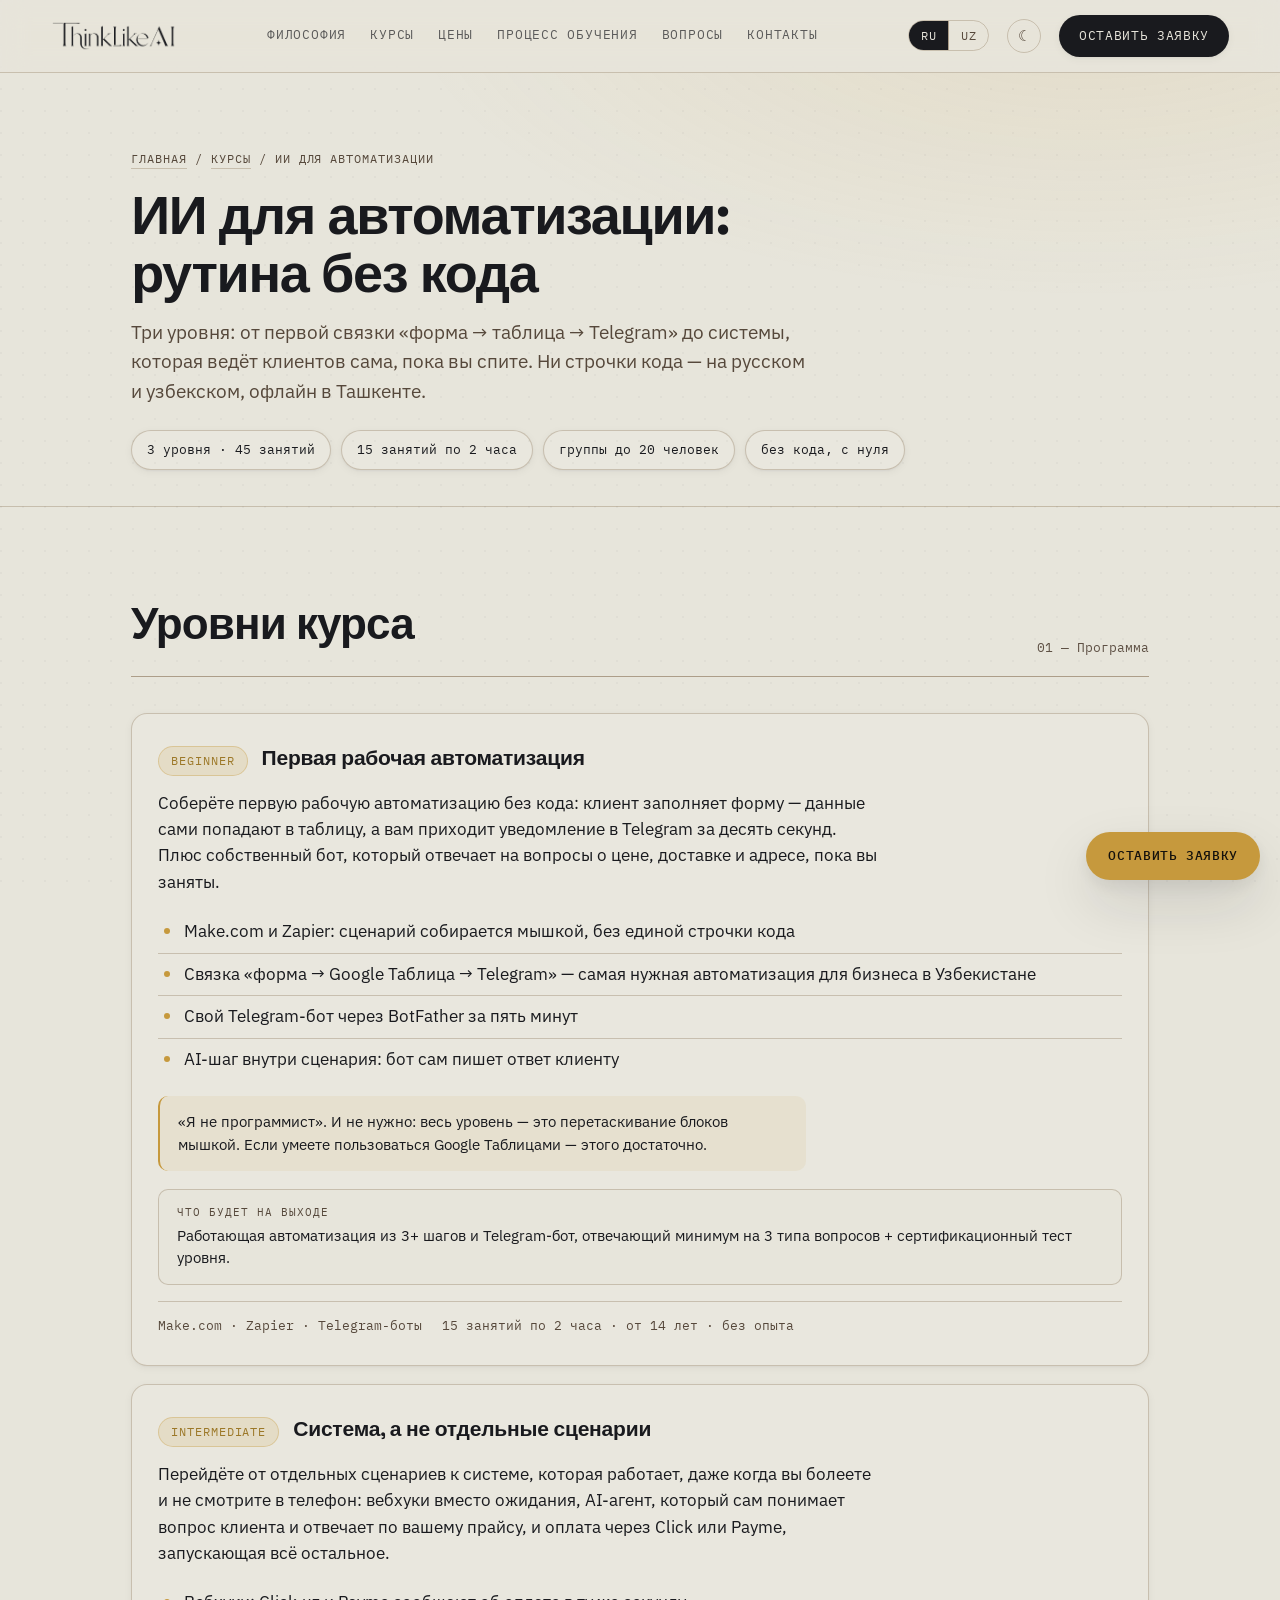
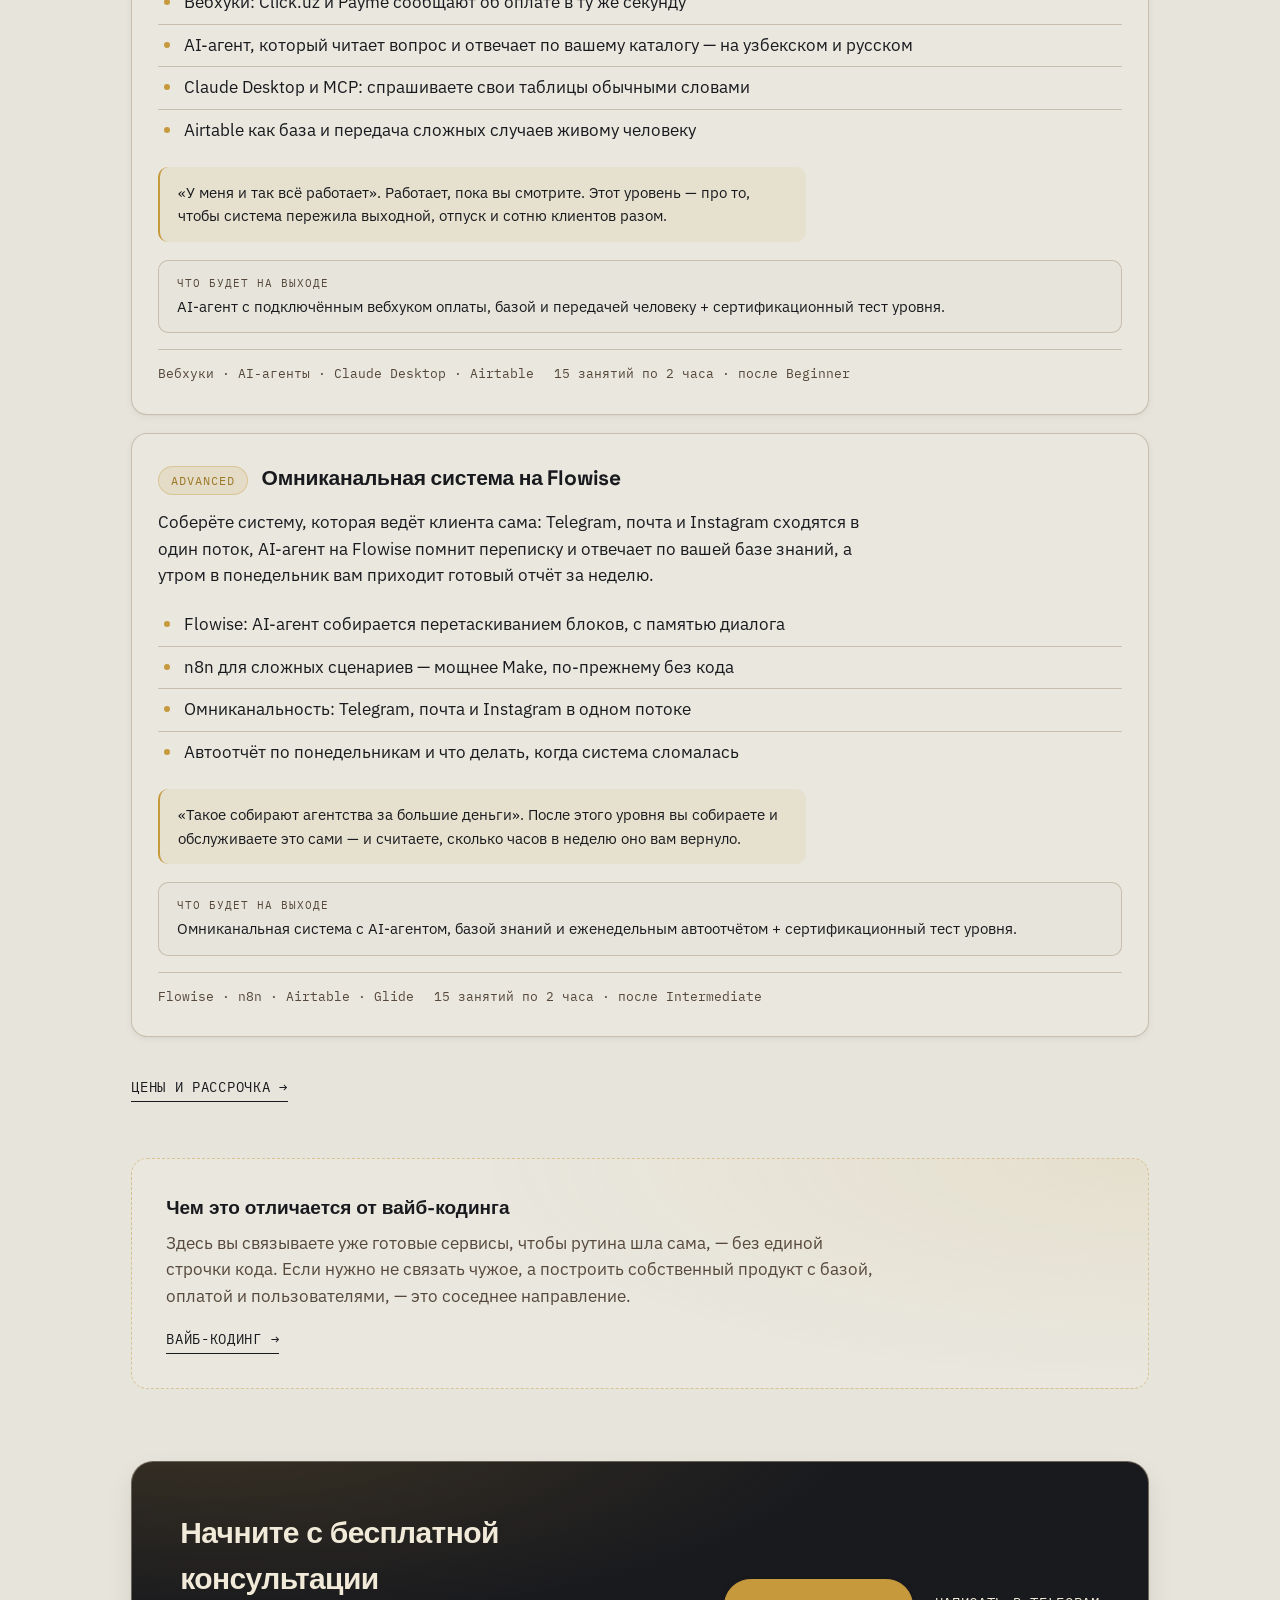
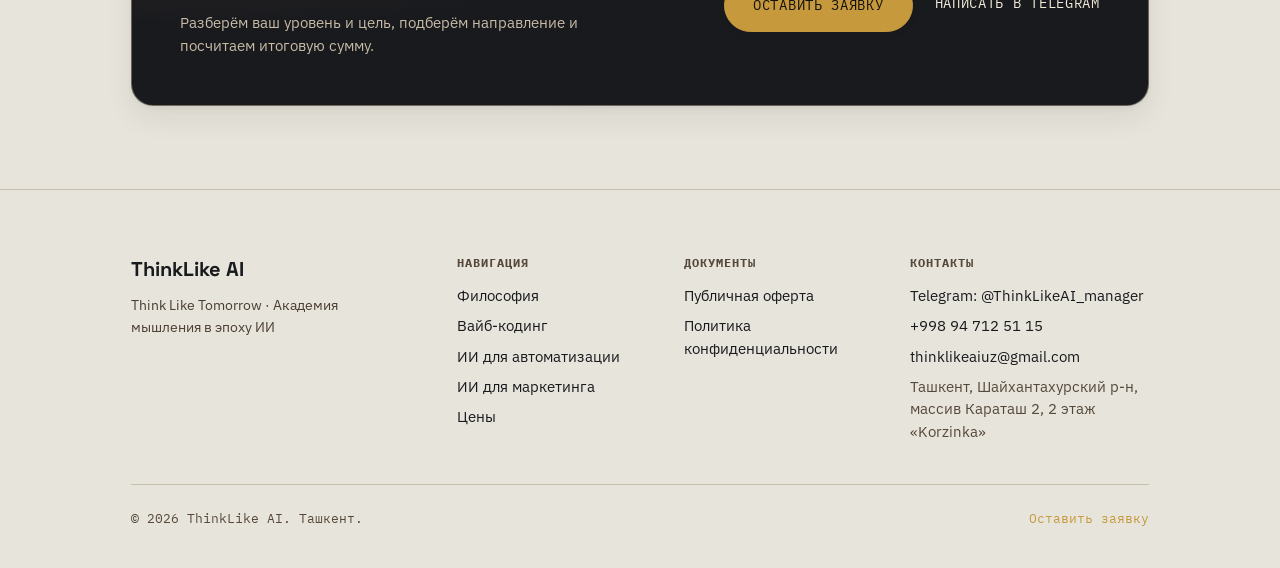
==== course-automation.html @ 2c1bfee4 "Add files via upload" ====
<!DOCTYPE html>
<html lang="ru">
<head>
<meta charset="UTF-8">
<meta name="viewport" content="width=device-width, initial-scale=1, maximum-scale=1">
<script>
/* тема ставится до отрисовки CSS, чтобы страница не мигала не той темой */
(function () {
  try {
    localStorage.removeItem('thinklike-theme');
    var saved = localStorage.getItem('thinklike-theme-manual');
    var isDark = saved ? saved === 'dark' : window.matchMedia('(prefers-color-scheme: dark)').matches;
    if (isDark) document.documentElement.setAttribute('data-theme', 'dark');
  } catch (e) { /* ignore */ }
})();
</script>
<title>ИИ для автоматизации — курс без кода в Ташкенте | ThinkLike AI</title>
<meta name="description" content="Курс автоматизации с ИИ в Ташкенте без кода: Make.com, Zapier, n8n, Flowise, Telegram-боты, Click.uz и Payme. Три уровня от первой связки до омниканальной системы. Офлайн, группы до 20 человек, на русском и узбекском.">
<link rel="canonical" href="https://thinklikeai.net/course-automation.html">

<meta property="og:title" content="ИИ для автоматизации — курс без кода в Ташкенте | ThinkLike AI">
<meta property="og:description" content="От первой связки «форма → таблица → Telegram» до системы, которая ведёт клиентов сама.">
<meta property="og:type" content="article">
<meta property="og:url" content="https://thinklikeai.net/course-automation.html">

<script type="application/ld+json">
{
  "@context": "https://schema.org",
  "@type": "Course",
  "name": "ИИ для автоматизации",
  "description": "Три уровня без кода: от первой автоматизации в Make.com до омниканальной системы на Flowise и n8n. Telegram-боты, вебхуки, Airtable, Click.uz и Payme.",
  "url": "https://thinklikeai.net/course-automation.html",
  "inLanguage": ["ru", "uz"],
  "educationalLevel": "Beginner, Intermediate, Advanced",
  "teaches": "Автоматизация бизнес-процессов с помощью ИИ без программирования",
  "provider": {
    "@type": "EducationalOrganization",
    "name": "ThinkLike AI",
    "url": "https://thinklikeai.net/"
  },
  "hasCourseInstance": {
    "@type": "CourseInstance",
    "courseMode": "onsite",
    "courseWorkload": "P3M",
    "location": {
      "@type": "Place",
      "name": "ThinkLike AI",
      "address": {
        "@type": "PostalAddress",
        "streetAddress": "массив Караташ, 2, 2 этаж «Korzinka»",
        "addressLocality": "Ташкент",
        "addressCountry": "UZ"
      }
    }
  },
  "offers": {
    "@type": "Offer",
    "price": "1200000",
    "priceCurrency": "UZS",
    "availability": "https://schema.org/InStock",
    "url": "https://thinklikeai.net/#pricing"
  }
}
</script>

<link rel="preconnect" href="https://fonts.googleapis.com">
<link rel="preconnect" href="https://fonts.gstatic.com" crossorigin>
<link href="https://fonts.googleapis.com/css2?family=Space+Grotesk:wght@500;700&family=IBM+Plex+Sans:wght@400;500;600&family=IBM+Plex+Mono:wght@400;500&display=swap" rel="stylesheet">

<link rel="icon" href="favicon.ico" sizes="any">
<link rel="icon" type="image/png" sizes="16x16" href="favicon-16x16.png">
<link rel="icon" type="image/png" sizes="32x32" href="favicon-32x32.png">
<link rel="icon" type="image/png" sizes="48x48" href="favicon-48x48.png">
<link rel="apple-touch-icon" sizes="180x180" href="apple-touch-icon.png">
<link rel="manifest" href="site.webmanifest">

<link rel="stylesheet" href="style.css">
</head>
<body>

<nav class="nav">
  <div class="wrap">
    <a href="index.html" class="nav-mark" id="logoLink" aria-label="ThinkLike AI — на главную"><img src="logo-wordmark.png" alt="ThinkLike AI" class="nav-logo"></a>
    <div class="nav-links" id="navLinks">
      <a href="index.html#philosophy" data-i18n="nav.philosophy">Философия</a>
      <a href="index.html#programs" data-i18n="nav.programs">Курсы</a>
      <a href="index.html#pricing" data-i18n="nav.pricing">Цены</a>
      <a href="index.html#process" data-i18n="nav.process">Процесс обучения</a>
      <a href="index.html#faq" data-i18n="nav.faq">Вопросы</a>
      <a href="index.html#apply" data-i18n="nav.contact">Контакты</a>
      <div class="nav-contact-mobile">
        <a href="https://t.me/ThinkLikeAI_manager" target="_blank" rel="noopener">
          <span data-i18n="contact.telegramLabel">Telegram</span> — @ThinkLikeAI_manager
        </a>
        <a href="tel:+998947125115">
          <span data-i18n="contact.phoneLabel">Телефон</span> — +998 94 712 51 15
        </a>
      </div>
    </div>
    <div class="nav-right">
      <div class="lang-switch" role="group" aria-label="Language">
        <button data-lang="ru" class="lang-btn is-active">RU</button>
        <button data-lang="uz" class="lang-btn">UZ</button>
      </div>
      <button id="themeToggle" class="theme-toggle" type="button" aria-pressed="false">
        <span class="theme-toggle-icon" aria-hidden="true">☾</span>
      </button>
      <a class="nav-cta" href="index.html#apply" data-i18n="nav.cta">Оставить заявку</a>
      <button class="nav-toggle" id="navToggle" aria-label="Menu" aria-expanded="false">
        <span></span><span></span><span></span>
      </button>
    </div>
  </div>
</nav>

<a href="index.html#apply" class="float-cta" data-i18n="nav.cta">Оставить заявку</a>

<header class="page-hero">
  <div class="wrap">
    <nav class="crumbs" aria-label="breadcrumb">
      <a href="index.html" data-i18n="page.home">Главная</a>
      <span aria-hidden="true">/</span>
      <a href="index.html#programs" data-i18n="page.courses">Курсы</a>
      <span aria-hidden="true">/</span>
      <span data-i18n="prog.dir3Name">ИИ для автоматизации</span>
    </nav>
    <h1 data-i18n="au.title">ИИ для автоматизации: рутина без кода</h1>
    <p class="page-lead" data-i18n="au.lead">Три уровня: от первой связки «форма → таблица → Telegram» до системы, которая ведёт клиентов сама, пока вы спите. Ни строчки кода — на русском и узбекском, офлайн в Ташкенте.</p>
    <div class="page-facts">
      <span class="page-fact" data-i18n="au.f1">3 уровня · 45 занятий</span>
      <span class="page-fact" data-i18n="au.f2">15 занятий по 2 часа</span>
      <span class="page-fact" data-i18n="au.f3">группы до 20 человек</span>
      <span class="page-fact" data-i18n="au.f4">без кода, с нуля</span>
    </div>
  </div>
</header>

<section>
  <div class="wrap">
    <div class="section-head">
      <h2 data-i18n="page.levelsTitle">Уровни курса</h2>
      <span class="section-num" data-i18n="page.levelsNum">01 — Программа</span>
    </div>

    <article class="module reveal">
      <div class="module-head">
        <span class="tag">Beginner</span>
        <h3 data-i18n="au.l1Name">Первая рабочая автоматизация</h3>
      </div>
      <p data-i18n="au.l1Desc">Соберёте первую рабочую автоматизацию без кода: клиент заполняет форму — данные сами попадают в таблицу, а вам приходит уведомление в Telegram за десять секунд. Плюс собственный бот, который отвечает на вопросы о цене, доставке и адресе, пока вы заняты.</p>
      <ul class="module-list">
        <li data-i18n="au.l1i1">Make.com и Zapier: сценарий собирается мышкой, без единой строчки кода</li>
        <li data-i18n="au.l1i2">Связка «форма → Google Таблица → Telegram» — самая нужная автоматизация для бизнеса в Узбекистане</li>
        <li data-i18n="au.l1i3">Свой Telegram-бот через BotFather за пять минут</li>
        <li data-i18n="au.l1i4">AI-шаг внутри сценария: бот сам пишет ответ клиенту</li>
      </ul>
      <p class="objection" data-i18n="au.l1Obj">«Я не программист». И не нужно: весь уровень — это перетаскивание блоков мышкой. Если умеете пользоваться Google Таблицами — этого достаточно.</p>
      <div class="module-result">
        <span class="mr-k" data-i18n="page.resultTitle">Что будет на выходе</span>
        <p data-i18n="au.l1Res">Работающая автоматизация из 3+ шагов и Telegram-бот, отвечающий минимум на 3 типа вопросов + сертификационный тест уровня.</p>
      </div>
      <div class="module-foot">
        <span data-i18n="prog.n1Tools">Make.com · Zapier · Telegram-боты</span>
        <span data-i18n="prog.n1Who">15 занятий по 2 часа · от 14 лет · без опыта</span>
      </div>
    </article>

    <article class="module reveal">
      <div class="module-head">
        <span class="tag">Intermediate</span>
        <h3 data-i18n="au.l2Name">Система, а не отдельные сценарии</h3>
      </div>
      <p data-i18n="au.l2Desc">Перейдёте от отдельных сценариев к системе, которая работает, даже когда вы болеете и не смотрите в телефон: вебхуки вместо ожидания, AI-агент, который сам понимает вопрос клиента и отвечает по вашему прайсу, и оплата через Click или Payme, запускающая всё остальное.</p>
      <ul class="module-list">
        <li data-i18n="au.l2i1">Вебхуки: Click.uz и Payme сообщают об оплате в ту же секунду</li>
        <li data-i18n="au.l2i2">AI-агент, который читает вопрос и отвечает по вашему каталогу — на узбекском и русском</li>
        <li data-i18n="au.l2i3">Claude Desktop и MCP: спрашиваете свои таблицы обычными словами</li>
        <li data-i18n="au.l2i4">Airtable как база и передача сложных случаев живому человеку</li>
      </ul>
      <p class="objection" data-i18n="au.l2Obj">«У меня и так всё работает». Работает, пока вы смотрите. Этот уровень — про то, чтобы система пережила выходной, отпуск и сотню клиентов разом.</p>
      <div class="module-result">
        <span class="mr-k" data-i18n="page.resultTitle">Что будет на выходе</span>
        <p data-i18n="au.l2Res">AI-агент с подключённым вебхуком оплаты, базой и передачей человеку + сертификационный тест уровня.</p>
      </div>
      <div class="module-foot">
        <span data-i18n="prog.n2Tools">Вебхуки · AI-агенты · Claude Desktop · Airtable</span>
        <span data-i18n="prog.n2Who">15 занятий по 2 часа · после Beginner</span>
      </div>
    </article>

    <article class="module reveal">
      <div class="module-head">
        <span class="tag">Advanced</span>
        <h3 data-i18n="au.l3Name">Омниканальная система на Flowise</h3>
      </div>
      <p data-i18n="au.l3Desc">Соберёте систему, которая ведёт клиента сама: Telegram, почта и Instagram сходятся в один поток, AI-агент на Flowise помнит переписку и отвечает по вашей базе знаний, а утром в понедельник вам приходит готовый отчёт за неделю.</p>
      <ul class="module-list">
        <li data-i18n="au.l3i1">Flowise: AI-агент собирается перетаскиванием блоков, с памятью диалога</li>
        <li data-i18n="au.l3i2">n8n для сложных сценариев — мощнее Make, по-прежнему без кода</li>
        <li data-i18n="au.l3i3">Омниканальность: Telegram, почта и Instagram в одном потоке</li>
        <li data-i18n="au.l3i4">Автоотчёт по понедельникам и что делать, когда система сломалась</li>
      </ul>
      <p class="objection" data-i18n="au.l3Obj">«Такое собирают агентства за большие деньги». После этого уровня вы собираете и обслуживаете это сами — и считаете, сколько часов в неделю оно вам вернуло.</p>
      <div class="module-result">
        <span class="mr-k" data-i18n="page.resultTitle">Что будет на выходе</span>
        <p data-i18n="au.l3Res">Омниканальная система с AI-агентом, базой знаний и еженедельным автоотчётом + сертификационный тест уровня.</p>
      </div>
      <div class="module-foot">
        <span data-i18n="prog.n3Tools">Flowise · n8n · Airtable · Glide</span>
        <span data-i18n="prog.n3Who">15 занятий по 2 часа · после Intermediate</span>
      </div>
    </article>

    <a class="btn-ghost direction-more" href="index.html#pricing" data-i18n="page.pricesLink">Цены и рассрочка →</a>

    <aside class="vs-card">
      <h3 data-i18n="au.vsTitle">Чем это отличается от вайб-кодинга</h3>
      <p data-i18n="au.vsText">Здесь вы связываете уже готовые сервисы, чтобы рутина шла сама, — без единой строчки кода. Если нужно не связать чужое, а построить собственный продукт с базой, оплатой и пользователями, — это соседнее направление.</p>
      <a class="btn-ghost" href="course-vibe-coding.html" data-i18n="au.vsLink">Вайб-кодинг →</a>
    </aside>

    <div class="page-cta">
      <div>
        <h2 data-i18n="page.ctaTitle">Начните с бесплатной консультации</h2>
        <p data-i18n="page.ctaText">Разберём ваш уровень и цель, подберём направление и посчитаем итоговую сумму.</p>
      </div>
      <div class="hero-row">
        <a class="btn-primary" href="index.html#apply" data-i18n="page.ctaBtn">Оставить заявку</a>
        <a class="btn-ghost" href="https://t.me/ThinkLikeAI_manager" target="_blank" rel="noopener" data-i18n="page.ctaTg">Написать в Telegram</a>
      </div>
    </div>
  </div>
</section>

<footer>
  <div class="wrap">
    <div class="foot-grid">
      <div class="foot-brand">
        <span class="foot-logo">ThinkLike AI</span>
        <p data-i18n="foot.tagline">Think Like Tomorrow · Академия мышления в эпоху ИИ</p>
      </div>
      <div class="foot-col">
        <h5 data-i18n="foot.navTitle">Навигация</h5>
        <a href="index.html#philosophy" data-i18n="nav.philosophy">Философия</a>
        <a href="course-vibe-coding.html" data-i18n="prog.dir1Name">Вайб-кодинг</a>
        <a href="course-automation.html" data-i18n="prog.dir3Name">ИИ для автоматизации</a>
        <a href="course-marketing.html" data-i18n="prog.dir2Name">ИИ для маркетинга</a>
        <a href="index.html#pricing" data-i18n="nav.pricing">Цены</a>
      </div>
      <div class="foot-col">
        <h5 data-i18n="foot.legalTitle">Документы</h5>
        <a href="offer.html" data-i18n="foot.offer">Публичная оферта</a>
        <a href="privacy.html" data-i18n="foot.privacy">Политика конфиденциальности</a>
      </div>
      <div class="foot-col">
        <h5 data-i18n="foot.contactTitle">Контакты</h5>
        <a href="https://t.me/ThinkLikeAI_manager" target="_blank" rel="noopener">Telegram: @ThinkLikeAI_manager</a>
        <a href="tel:+998947125115">+998 94 712 51 15</a>
        <a href="mailto:thinklikeaiuz@gmail.com">thinklikeaiuz@gmail.com</a>
        <span data-i18n="foot.address">Ташкент, Шайхантахурский р-н, массив Караташ 2, 2 этаж «Korzinka»</span>
      </div>
    </div>
    <div class="foot-row">
      <span>© <span id="year"></span> ThinkLike AI. <span data-i18n="foot.city">Ташкент.</span></span>
      <a class="foot-apply" href="index.html#apply" data-i18n="foot.contact">Оставить заявку</a>
    </div>
  </div>
</footer>

<script src="script.js"></script>
</body>
</html>
---- style.css ----
/* ============================================================
   THINKLIKE AI — design tokens
   Official brand palette: Mulled Wine / Woodland / Antique Marble /
   Charcoal Smoke / Sandlight / Goat Milk
   ============================================================ */
:root{
  --paper:      #E7E5DB; /* Goat Milk */
  --paper-dim:  #C8C2B7; /* Antique Marble */
  --ink:        #191A1E; /* Charcoal Smoke */
  --ink-soft:   #56483B; /* Woodland */
  --line:       #AD9E89; /* Sandlight */
  --marker:     #C6993D; /* тёплое золото — как в тёмной теме, вместо Mulled Wine */
  --marker-ink: #14110C; /* тёмный текст поверх золота, для контраста */
  --signal:     #C6993D;
  --signal-2:   #9C7828; /* золото потемнее — hover-состояние */

  --display: 'Space Grotesk', 'Arial Narrow', sans-serif;
  --body:    'IBM Plex Sans', system-ui, sans-serif;
  --mono:    'IBM Plex Mono', 'Courier New', monospace;

  --core-muted:  #AD9E89;
  --core-muted2: #C8C2B7;
  --core-line:   #56483B;

  --max: 1120px;
  --pad: clamp(20px, 4vw, 64px);
}

*{ box-sizing:border-box; margin:0; padding:0; }

html{ scroll-behavior:smooth; }

body{
  background:var(--paper);
  color:var(--ink);
  font-family:var(--body);
  font-size:17px;
  line-height:1.55;
  -webkit-font-smoothing:antialiased;
}

@media (prefers-reduced-motion: reduce){
  html{ scroll-behavior:auto; }
  *{ animation-duration:0.01ms !important; transition-duration:0.01ms !important; }
}

a{ color:inherit; }
img{ max-width:100%; display:block; }

.wrap{
  max-width:var(--max);
  margin:0 auto;
  padding-left:var(--pad);
  padding-right:var(--pad);
}

/* subtle paper texture */
body::before{
  content:"";
  position:fixed; inset:0;
  pointer-events:none;
  z-index:0;
  background-image:
    radial-gradient(circle at 1px 1px, rgba(20,22,20,0.05) 1px, transparent 1px);
  background-size: 22px 22px;
  opacity:0.5;
}

/* ============================================================
   NAV
   ============================================================ */
.nav{
  position:sticky; top:0; z-index:50;
  background:rgba(241,238,226,0.86);
  backdrop-filter:blur(6px);
  border-bottom:1px solid var(--line);
}
.nav .wrap{
  display:flex; align-items:center; justify-content:space-between;
  height:72px;
  position:relative;
  max-width:1360px;
  gap:32px;
}
.nav-mark{
  font-family:var(--display);
  font-weight:700;
  font-size:20px;
  letter-spacing:-0.01em;
  display:flex; align-items:center; gap:8px;
  text-decoration:none;
  color:inherit;
  cursor:pointer;
}
.nav-logo{
  height:30px;
  width:auto;
  display:inline-block;
}
@media (max-width:480px){
  .nav-logo{ height:24px; }
}
.nav-links{
  display:flex; gap:24px;
  font-family:var(--mono);
  font-size:13px;
  text-transform:uppercase;
  letter-spacing:0.06em;
  margin-left:auto;
  margin-right:auto;
}
.nav-links a{ text-decoration:none; opacity:0.75; transition:opacity .15s; }
.nav-links a:hover{ opacity:1; }
.nav-cta{
  font-family:var(--mono);
  font-size:13px;
  text-transform:uppercase;
  letter-spacing:0.05em;
  background:var(--ink);
  color:var(--paper);
  padding:10px 18px;
  border-radius:2px;
  text-decoration:none;
  white-space:nowrap;
}
.nav-toggle{
  display:none;
  position:relative;
  width:40px;
  height:40px;
  background:none;
  border:none;
  cursor:pointer;
  padding:0;
  flex-shrink:0;
}
.nav-toggle span{
  position:absolute;
  left:7px;
  width:26px;
  height:2px;
  background:var(--ink);
  transition:transform .2s ease, opacity .2s ease;
}
.nav-toggle span:nth-child(1){ top:13px; }
.nav-toggle span:nth-child(2){ top:19px; }
.nav-toggle span:nth-child(3){ top:25px; }
.nav-toggle.is-open span:nth-child(1){ transform:translateY(6px) rotate(45deg); }
.nav-toggle.is-open span:nth-child(2){ opacity:0; }
.nav-toggle.is-open span:nth-child(3){ transform:translateY(-6px) rotate(-45deg); }

.float-cta{
  position:fixed;
  right:20px;
  bottom:20px;
  z-index:200;
  background:var(--signal);
  color:var(--marker-ink);
  font-family:var(--mono);
  font-size:13px;
  text-transform:uppercase;
  letter-spacing:0.05em;
  padding:14px 22px;
  border-radius:999px;
  text-decoration:none;
  box-shadow:0 8px 24px rgba(0,0,0,0.25);
  transition:transform .2s ease;
}
.float-cta:hover{ transform:translateY(-2px); }
@media (max-width:600px){ .float-cta{ right:14px; bottom:14px; padding:12px 18px; font-size:12px; } }

.nav-right{ display:flex; align-items:center; gap:18px; }

.lang-switch{
  display:flex;
  border:1px solid var(--line);
  border-radius:2px;
  overflow:hidden;
}
.lang-btn{
  font-family:var(--mono);
  font-size:12px;
  letter-spacing:0.04em;
  background:transparent;
  border:none;
  color:var(--ink-soft);
  padding:8px 10px;
  cursor:pointer;
  transition:background .15s, color .15s;
}
.lang-btn + .lang-btn{ border-left:1px solid var(--line); }
.lang-btn:hover{ color:var(--ink); }
.lang-btn.is-active{ background:var(--ink); color:var(--paper); }

@media (max-width:820px){
  .nav-toggle{ display:flex; }
  .nav-links{
    position:absolute;
    top:72px;
    left:0;
    right:0;
    flex-direction:column;
    gap:0;
    background:var(--paper);
    border-bottom:1px solid var(--line);
    max-height:0;
    overflow:hidden;
    opacity:0;
    transition:max-height .25s ease, opacity .2s ease;
  }
  .nav-links.is-open{ max-height:400px; opacity:1; }
  .nav-links a{
    padding:16px 24px;
    border-top:1px solid var(--line);
    opacity:1;
  }
  .nav-cta{ display:none; }
}
@media (max-width:560px){
  .float-cta{ display:none; }
}

/* ============================================================
   HERO
   ============================================================ */
.hero{
  position:relative;
  padding-top:clamp(64px,10vw,120px);
  padding-bottom:clamp(56px,8vw,96px);
  overflow:hidden;
}
.hero > .wrap{ position:relative; z-index:1; }

/* abstract ambient background — no photos, no fake people */
.hero-bg{
  position:absolute;
  inset:0;
  z-index:0;
  pointer-events:none;
}
.hero-video{
  position:absolute;
  inset:0;
  width:100%;
  height:100%;
  object-fit:cover;
  z-index:0;
}
.hero-scrim{
  position:absolute;
  inset:0;
  z-index:1;
  background:linear-gradient(180deg, var(--paper) 0%, rgba(231,229,219,0.88) 55%, var(--paper) 100%);
  opacity:0.9;
}
.hero-word{
  position:absolute;
  z-index:2;
  font-family:var(--mono);
  font-size:clamp(20px, 3vw, 34px);
  color:var(--ink-soft);
  opacity:0.14;
  white-space:nowrap;
  animation:heroWordFloat 9s ease-in-out infinite;
}
.hero-word:nth-child(2){ animation-delay:1.2s; animation-duration:11s; }
.hero-word:nth-child(3){ animation-delay:2.4s; animation-duration:8s; }
.hero-word:nth-child(4){ animation-delay:0.6s; animation-duration:10s; }
.hero-word:nth-child(5){ animation-delay:3s; animation-duration:12s; }
@keyframes heroWordFloat{
  0%,100%{ transform:translateY(0) rotate(-2deg); }
  50%{ transform:translateY(-14px) rotate(1deg); }
}
@media (prefers-reduced-motion: reduce){
  .hero-dots, .hero-word{ animation:none; }
}
@media (max-width:720px){
  .hero-word{ display:none; }
}

.eyebrow{
  font-family:var(--mono);
  font-size:13px;
  text-transform:uppercase;
  letter-spacing:0.12em;
  color:var(--ink-soft);
  display:flex; align-items:center; gap:10px;
  margin-bottom:22px;
}
.eyebrow::before{
  content:"";
  width:26px; height:1px;
  background:var(--ink-soft);
  display:inline-block;
}

.hero h1{
  font-family:var(--display);
  font-weight:800;
  font-size:clamp(40px, 7.2vw, 96px);
  line-height:1.18;
  letter-spacing:-0.02em;
  max-width:18ch;
}

/* signature highlighter-mark treatment — раньше была сплошная плашка
   (фон-маркер + светлый текст), теперь фона нет: сама буква красится
   в цвет маркера. Вместо одной большой размытой тени (она смазывала
   тонкие штрихи жирного шрифта в кашу) — тонкий чёткий контур из
   нескольких резких теней-сдвигов плюс лёгкая мягкая тень для глубины. */
mark{
  background:transparent;
  color:#F5F1E6;
  padding:0;
  border-radius:0;
  text-shadow:
    -1px -1px 0 rgba(0,0,0,0.85),
     1px -1px 0 rgba(0,0,0,0.85),
    -1px  1px 0 rgba(0,0,0,0.85),
     1px  1px 0 rgba(0,0,0,0.85),
     0 3px 8px rgba(0,0,0,0.55);
}

/* Обычный текст заголовка — раньше была сплошная светлая плашка под
   тёмными буквами; теперь фона нет вовсе — буквы сами белые/светлые
   (независимо от темы сайта, потому что должны читаться поверх одного
   и того же видео что в светлой, что в тёмной теме). Тот же чёткий
   контур вместо смазанного размытия. */
.hero h1 .plate{
  background:transparent;
  color:var(--marker);
  padding:0;
  border-radius:0;
  text-shadow:
    -1px -1px 0 rgba(0,0,0,0.8),
     1px -1px 0 rgba(0,0,0,0.8),
    -1px  1px 0 rgba(0,0,0,0.8),
     1px  1px 0 rgba(0,0,0,0.8),
     0 3px 10px rgba(0,0,0,0.6);
}

.hero-sub{
  margin-top:28px;
  max-width:56ch;
  font-size:19px;
  color:var(--ink-soft);
}

.hero-row{
  margin-top:44px;
  display:flex;
  align-items:center;
  gap:24px;
  flex-wrap:wrap;
}

.btn-primary{
  font-family:var(--mono);
  font-size:14px;
  text-transform:uppercase;
  letter-spacing:0.05em;
  background:var(--signal);
  color:var(--marker-ink);
  padding:16px 26px;
  border-radius:2px;
  text-decoration:none;
  border:1px solid var(--signal);
  transition:background .15s, color .15s;
}
.btn-primary:hover{ background:transparent; color:var(--signal); }

.btn-ghost{
  font-family:var(--mono);
  font-size:14px;
  text-transform:uppercase;
  letter-spacing:0.05em;
  text-decoration:none;
  border-bottom:1px solid var(--ink);
  padding-bottom:2px;
}

.hero-meta{
  margin-top:56px;
  display:grid;
  grid-template-columns:repeat(3,auto);
  gap:clamp(24px,5vw,64px);
  font-family:var(--mono);
  font-size:13px;
  /* фиксированный светлый цвет, не завязан на тему сайта — этот блок
     лежит поверх видео в Hero и должен читаться что на светлой,
     что на тёмной странице, как остальной текст в Hero. */
  color:#F5F1E6;
  border-top:1px solid rgba(245,241,230,0.35);
  padding-top:20px;
  text-shadow:
    -1px -1px 0 rgba(0,0,0,0.7),
     1px -1px 0 rgba(0,0,0,0.7),
    -1px  1px 0 rgba(0,0,0,0.7),
     1px  1px 0 rgba(0,0,0,0.7),
     0 2px 6px rgba(0,0,0,0.5);
}
.hero-meta b{
  display:block;
  font-family:var(--display);
  font-size:26px;
  color:#F5F1E6;
  font-weight:700;
  text-shadow:
    -1px -1px 0 rgba(0,0,0,0.75),
     1px -1px 0 rgba(0,0,0,0.75),
    -1px  1px 0 rgba(0,0,0,0.75),
     1px  1px 0 rgba(0,0,0,0.75),
     0 2px 8px rgba(0,0,0,0.55);
}
@media (max-width:600px){
  .hero-meta{ grid-template-columns:1fr 1fr; }
}

/* ============================================================
   SECTION helpers
   ============================================================ */
section{ position:relative; padding:clamp(56px,9vw,120px) 0; }
.section-head{
  display:flex;
  justify-content:space-between;
  align-items:flex-end;
  gap:24px;
  margin-bottom:clamp(36px,6vw,64px);
  border-bottom:1px solid var(--line);
  padding-bottom:22px;
}
.section-head h2{
  font-family:var(--display);
  font-weight:700;
  font-size:clamp(28px,4vw,44px);
  letter-spacing:-0.01em;
}
.section-num{
  font-family:var(--mono);
  font-size:13px;
  color:var(--ink-soft);
  white-space:nowrap;
}

/* ============================================================
   PHILOSOPHY — index cards
   ============================================================ */
.cards{
  display:grid;
  grid-template-columns:repeat(4,1fr);
  gap:20px;
}
@media (max-width:960px){ .cards{ grid-template-columns:repeat(2,1fr); } }
@media (max-width:560px){ .cards{ grid-template-columns:1fr; } }

.card{
  background:var(--paper-dim);
  border:1px solid var(--line);
  border-radius:2px;
  padding:26px 22px 28px;
  position:relative;
  transition:transform .2s ease;
}
.card:nth-child(odd){ transform:rotate(-0.6deg); }
.card:nth-child(even){ transform:rotate(0.5deg); }
.card:hover{ transform:rotate(0deg) translateY(-3px); }

.card .pin{
  position:absolute; top:14px; right:16px;
  width:8px; height:8px; border-radius:50%;
  background:var(--signal);
}
.card .num{
  font-family:var(--mono);
  font-size:13px;
  color:var(--ink-soft);
  display:block;
  margin-bottom:14px;
}
.card p{
  font-family:var(--display);
  font-size:19px;
  font-weight:500;
  line-height:1.3;
}
.card p.no{ color:var(--ink-soft); font-weight:400; font-size:16px; margin-top:8px; font-family:var(--body); }

/* ============================================================
   MANIFESTO — full-bleed pull-quote (rhythm break between
   philosophy grid and about split-layout)
   ============================================================ */
#manifesto{
  background:var(--ink);
  color:var(--paper);
  padding:clamp(64px,11vw,128px) 0;
  text-align:center;
}
#manifesto .wrap{ max-width:820px; }
#manifesto .quote-mark{
  display:block;
  font-family:var(--display);
  font-size:clamp(56px,8vw,96px);
  line-height:1;
  color:var(--marker);
  margin-bottom:8px;
  font-weight:700;
}
#manifesto blockquote{
  font-family:var(--display);
  font-weight:700;
  font-size:clamp(26px,4.4vw,48px);
  line-height:1.28;
  letter-spacing:-0.01em;
  margin:0;
}

/* ============================================================
   ABOUT / VALUES row
   ============================================================ */
.split{
  display:grid;
  grid-template-columns:1fr 1fr;
  gap:clamp(32px,6vw,80px);
  align-items:start;
}
@media (max-width:820px){ .split{ grid-template-columns:1fr; } }

.split .lead{
  font-family:var(--display);
  font-size:clamp(22px,2.6vw,30px);
  line-height:1.3;
  font-weight:500;
}
.list-plain{ list-style:none; }
.list-plain li{
  padding:18px 0;
  border-top:1px solid var(--line);
  display:grid;
  grid-template-columns:2em 1fr;
  gap:14px;
}
.list-plain li:last-child{ border-bottom:1px solid var(--line); }
.list-plain span.k{
  font-family:var(--mono);
  color:var(--ink-soft);
  font-size:13px;
  padding-top:3px;
}
.list-plain strong{ font-family:var(--display); font-weight:600; }

/* directions (2 tracks, each with 3 levels) */
.direction{ margin-bottom:48px; }
.direction:last-child{ margin-bottom:0; }
.direction-head{ margin-bottom:20px; }
.direction-photo{
  display:block;
  width:100%;
  max-width:640px;
  height:220px;
  object-fit:cover;
  border-radius:10px;
  margin-bottom:20px;
  filter:grayscale(30%);
}
.direction-head h3{
  font-family:var(--display);
  font-size:24px;
  font-weight:700;
}
.direction-head p{
  margin-top:6px;
  color:var(--ink-soft);
  max-width:60ch;
}

.filter-tabs{ display:flex; gap:10px; margin-bottom:28px; flex-wrap:wrap; }
.filter-tab{
  font-family:var(--mono);
  font-size:13px;
  padding:8px 16px;
  border:1px solid var(--line);
  border-radius:999px;
  background:none;
  color:var(--ink-soft);
  cursor:pointer;
  transition:all .15s ease;
}
.filter-tab:hover{ border-color:var(--signal); color:var(--ink); }
.filter-tab.is-active{ background:var(--ink); color:var(--paper); border-color:var(--ink); }

.levels{
  display:grid;
  grid-template-columns:repeat(3,1fr);
  gap:1px;
  background:var(--line);
  border:1px solid var(--line);
}
@media (max-width:820px){ .levels{ grid-template-columns:1fr; } }

.level{
  background:var(--paper);
  padding:34px 28px;
  display:flex;
  flex-direction:column;
  min-height:340px;
}
.level .tag{
  font-family:var(--mono);
  font-size:12px;
  text-transform:uppercase;
  letter-spacing:0.08em;
  color:var(--ink-soft);
}
.level p{ margin-top:14px; color:var(--ink-soft); flex-grow:1; }
.level .tools{
  margin-top:10px;
  font-family:var(--mono);
  font-size:12.5px;
  color:var(--signal);
}
.level p.objection{
  flex-grow:0;
  margin-top:12px;
  padding:12px 14px;
  border-left:2px solid var(--signal);
  background:var(--paper-dim);
  color:var(--ink);
  font-size:14px;
  line-height:1.5;
}
.level.is-core p.objection{
  border-left-color:var(--marker);
  background:rgba(255,255,255,0.06);
  color:var(--paper);
}
.level .who{
  margin-top:20px;
  font-family:var(--mono);
  font-size:12.5px;
  border-top:1px solid var(--line);
  padding-top:14px;
  color:var(--ink-soft);
}
.level.is-core{ background:var(--ink); color:var(--paper); }
.level.is-core .tag,
.level.is-core p,
.level.is-core .tools,
.level.is-core .who{ color:var(--core-muted); }
.level.is-core .who{ border-top-color:var(--core-line); }
.levels.price-grid .level{ min-height:auto; }

/* AI-test quiz */
#ai-test .wrap{ padding-top:0; padding-bottom:56px; }
.quiz-card{
  max-width:640px;
  margin:0 auto;
  background:var(--ink);
  color:var(--paper);
  border-radius:10px;
  padding:40px 36px;
  text-align:center;
}
.quiz-card h2{ font-family:var(--display); font-size:28px; font-weight:700; margin-bottom:12px; }
.quiz-card > div > p{ color:var(--core-muted); max-width:48ch; margin:0 auto 24px; }
.quiz-progress{ font-family:var(--mono); font-size:12px; color:var(--core-muted); margin-bottom:14px; }
#quizQText{ font-family:var(--display); font-size:20px; font-weight:700; margin-bottom:20px; }
.quiz-options{ display:flex; flex-direction:column; gap:10px; }
.quiz-option{
  background:rgba(255,255,255,0.06);
  border:1px solid var(--core-line);
  color:var(--paper);
  padding:14px 18px;
  border-radius:10px;
  text-align:left;
  font-size:15px;
  cursor:pointer;
  transition:background .15s ease;
}
.quiz-option:hover{ background:rgba(255,255,255,0.12); }
.quiz-tag{
  display:inline-block;
  font-family:var(--mono);
  font-size:12px;
  text-transform:uppercase;
  letter-spacing:0.08em;
  color:var(--marker);
  border:1px solid var(--marker);
  border-radius:999px;
  padding:3px 12px;
  margin-bottom:14px;
}
#quizResult h3{ font-family:var(--display); font-size:24px; font-weight:700; margin-bottom:12px; }
#quizResult p{ color:var(--core-muted); margin-bottom:24px; }
.quiz-result-row{ display:flex; gap:14px; justify-content:center; flex-wrap:wrap; }
.quiz-card .btn-ghost{ border-color:var(--core-line); color:var(--paper); }

/* icon grid — formats / outcomes */
.icon-grid{
  display:grid;
  grid-template-columns:repeat(4,1fr);
  gap:1px;
  background:var(--line);
  border:1px solid var(--line);
}
@media (max-width:900px){ .icon-grid{ grid-template-columns:repeat(2,1fr); } }
@media (max-width:520px){ .icon-grid{ grid-template-columns:1fr; } }
.icon-card{
  background:var(--paper);
  padding:32px 26px;
}
.icon-mark{
  display:inline-block;
  font-family:var(--mono);
  font-size:13px;
  color:var(--signal);
  border:1px solid var(--signal);
  border-radius:999px;
  padding:3px 10px;
  margin-bottom:16px;
}
.icon-card h4{
  font-family:var(--display);
  font-size:18px;
  font-weight:700;
  margin-bottom:8px;
}
.icon-card p{ color:var(--ink-soft); font-size:14.5px; }

/* pricing */
.price-note{
  color:var(--ink-soft);
  max-width:60ch;
  margin-bottom:32px;
  font-size:15px;
  border-left:2px solid var(--marker);
  padding-left:14px;
}
.location-card{
  margin-top:32px;
  max-width:520px;
  border:1px solid var(--line);
  border-radius:10px;
  overflow:hidden;
  background:var(--paper);
}
.location-card-photo{ height:320px; overflow:hidden; }
.location-card-photo img{ display:block; width:100%; height:100%; object-fit:cover; }
.location-card-body{ padding:28px 26px 30px; }
.location-card-body h3{
  font-family:var(--display);
  font-size:22px;
  font-weight:700;
  margin-bottom:12px;
}
.location-address{ color:var(--ink); font-size:15px; margin-bottom:10px; }
.location-landmarks{ color:var(--ink-soft); font-size:14px; margin-bottom:20px; }
.location-card-body .btn-ghost{ display:inline-block; }

.price{
  display:flex;
  align-items:baseline;
  gap:8px;
  margin-top:16px;
}
.price-num{
  font-family:var(--display);
  font-size:30px;
  font-weight:700;
}
.price-cur{
  font-family:var(--mono);
  font-size:13px;
  color:var(--ink-soft);
}
.program.is-core .price-cur{ color:var(--core-muted); }
.price-list{
  list-style:none;
  margin:20px 0 24px;
  flex-grow:1;
}
.price-list li{
  font-size:14.5px;
  color:var(--ink-soft);
  padding:8px 0;
  border-top:1px solid var(--line);
}
.price-list li:first-child{ border-top:none; }
.program.is-core .price-list li{ border-top-color:var(--core-line); color:var(--core-muted2); }
.price-grid .btn-primary,
.price-grid .btn-ghost{ align-self:flex-start; }

/* ============================================================
   PROCESS steps (real sequence → numbering justified)
   ============================================================ */
.steps{ display:flex; flex-direction:column; }
.step{
  display:grid;
  grid-template-columns:80px 1fr;
  gap:24px;
  padding:26px 0;
  border-top:1px solid var(--line);
}
.step:last-child{ border-bottom:1px solid var(--line); }
.step .n{
  font-family:var(--mono);
  font-size:14px;
  color:var(--ink-soft);
  padding-top:4px;
}
.step h4{
  font-family:var(--display);
  font-size:20px;
  font-weight:600;
  margin-bottom:6px;
}
.step p{ color:var(--ink-soft); max-width:60ch; }

/* ============================================================
   FAQ accordion
   ============================================================ */
.faq-list{ max-width:760px; }
.faq-item{
  border-top:1px solid var(--line);
}
.faq-item:last-child{ border-bottom:1px solid var(--line); }
.faq-item summary{
  list-style:none;
  cursor:pointer;
  padding:22px 40px 22px 0;
  position:relative;
  font-family:var(--display);
  font-size:18px;
  font-weight:600;
  line-height:1.4;
}
.faq-item summary::-webkit-details-marker{ display:none; }
.faq-item summary::after{
  content:"+";
  position:absolute;
  right:2px;
  top:20px;
  font-family:var(--mono);
  font-size:20px;
  font-weight:400;
  color:var(--signal);
  transition:transform .2s ease;
}
.faq-item[open] summary::after{ transform:rotate(45deg); }
.faq-item summary:hover{ color:var(--signal); }
.faq-item p{
  padding:0 40px 24px 0;
  color:var(--ink-soft);
  max-width:68ch;
  font-size:15.5px;
  line-height:1.6;
}

/* ============================================================
   APPLY FORM
   ============================================================ */
.apply-grid{
  display:grid;
  grid-template-columns:1.4fr 1fr;
  gap:clamp(28px,5vw,64px);
  margin-bottom:clamp(48px,7vw,88px);
}
@media (max-width:820px){ .apply-grid{ grid-template-columns:1fr; } }

.apply-form{
  background:var(--paper-dim);
  border:1px solid var(--line);
  padding:clamp(24px,4vw,40px);
  display:flex;
  flex-direction:column;
  gap:18px;
}
.apply-form label{
  display:flex;
  flex-direction:column;
  gap:8px;
  font-family:var(--mono);
  font-size:12.5px;
  text-transform:uppercase;
  letter-spacing:0.05em;
  color:var(--ink-soft);
}
.apply-form input,
.apply-form select,
.apply-form textarea{
  font-family:var(--body);
  font-size:16px;
  color:var(--ink);
  background:var(--paper);
  border:1px solid var(--line);
  border-radius:2px;
  padding:12px 14px;
  text-transform:none;
  letter-spacing:normal;
}
.apply-form input:focus,
.apply-form select:focus,
.apply-form textarea:focus{
  outline:2px solid var(--signal);
  outline-offset:1px;
}
.apply-form textarea{ resize:vertical; }
.apply-form button{ margin-top:6px; cursor:pointer; align-self:flex-start; }
.apply-hint{
  font-family:var(--body);
  font-size:13px;
  color:var(--ink-soft);
  text-transform:none;
  letter-spacing:normal;
  margin-top:-6px;
}
.apply-form.is-sent .apply-hint{ color:var(--signal); font-weight:600; }
.apply-form.is-sent .apply-hint::after{ content:" Готово — заявка отправлена, мы скоро свяжемся."; }
.apply-form.is-error .apply-hint{ color:#c0392b; font-weight:600; }
.apply-form.is-error .apply-hint::after{ content:" Не получилось отправить — попробуйте ещё раз или напишите нам напрямую."; }

.apply-side{
  display:flex;
  flex-direction:column;
  gap:14px;
  padding-top:6px;
}
.apply-side .lead{
  font-family:var(--display);
  font-size:20px;
  font-weight:600;
}
.apply-tg{ align-self:flex-start; }
.apply-note{ color:var(--ink-soft); font-size:14px; }

.contact-list{
  list-style:none;
  display:flex;
  flex-direction:column;
  gap:10px;
  padding:0;
  margin:0;
}
.contact-list li{
  display:flex;
  align-items:baseline;
  gap:10px;
  font-size:15px;
}
.contact-list a{
  color:var(--ink);
  text-decoration:underline;
  text-underline-offset:3px;
}
.contact-k{
  font-family:var(--mono);
  font-size:12px;
  text-transform:uppercase;
  letter-spacing:0.05em;
  color:var(--ink-soft);
  min-width:64px;
}

/* toast notification */
.toast{
  position:fixed;
  top:20px;
  left:50%;
  transform:translateX(-50%) translateY(-140%);
  z-index:1000;
  display:flex;
  align-items:center;
  gap:10px;
  background:var(--ink);
  color:var(--paper);
  padding:14px 20px;
  border-radius:10px;
  box-shadow:0 10px 30px rgba(0,0,0,0.25);
  font-size:15px;
  font-weight:500;
  opacity:0;
  transition:transform .35s cubic-bezier(.2,.8,.2,1), opacity .35s ease;
  pointer-events:none;
  max-width:calc(100vw - 32px);
}
.toast.is-visible{
  transform:translateX(-50%) translateY(0);
  opacity:1;
}
.toast-icon{
  display:flex;
  align-items:center;
  justify-content:center;
  width:22px;
  height:22px;
  border-radius:50%;
  background:var(--signal);
  color:var(--marker-ink);
  font-size:13px;
  flex-shrink:0;
}
.toast.is-error .toast-icon{
  background:#c0392b;
}

/* smooth color transitions (kept as a small polish touch) */
body, header, section, footer, .card, .program, .apply-form{
  transition: background-color .25s ease, color .25s ease, border-color .25s ease;
}


/* ============================================================
   CTA / FOOTER
   ============================================================ */
.cta{
  background:var(--ink);
  color:var(--paper);
  border-radius:2px;
  padding:clamp(40px,7vw,80px) clamp(28px,6vw,64px);
  display:flex;
  justify-content:center;
  align-items:center;
  text-align:center;
  margin-bottom:48px;
}
.cta h2{
  font-family:var(--display);
  font-size:clamp(26px,3.6vw,42px);
  max-width:20ch;
  font-weight:700;
}
.cta .btn-primary{ background:var(--marker); color:var(--marker-ink); border-color:var(--marker); }
.cta .btn-primary:hover{ background:transparent; color:var(--marker); }

footer{ padding:64px 0 40px; }
.foot-grid{
  display:grid;
  grid-template-columns:1.4fr 1fr 1fr;
  gap:32px;
  padding-bottom:32px;
}
@media (max-width:700px){ .foot-grid{ grid-template-columns:1fr; gap:28px; } }
.foot-brand .foot-logo{ font-family:var(--display); font-weight:700; font-size:20px; display:block; margin-bottom:10px; }
.foot-brand p{ color:var(--ink-soft); font-size:14px; max-width:32ch; }
.foot-col h5{ font-family:var(--mono); font-size:12px; text-transform:uppercase; letter-spacing:0.08em; color:var(--ink-soft); margin-bottom:12px; }
.foot-col a, .foot-col span{ display:block; font-size:14.5px; margin-bottom:8px; color:var(--ink); text-decoration:none; }
.foot-col a:hover{ text-decoration:underline; }
.foot-col span{ color:var(--ink-soft); }
.foot-row{
  display:flex; justify-content:space-between; align-items:center;
  flex-wrap:wrap; gap:16px;
  font-family:var(--mono);
  font-size:12.5px;
  color:var(--ink-soft);
  padding-top:24px;
  border-top:1px solid var(--line);
}
.foot-apply{ text-decoration:none; color:var(--signal); }
.foot-apply:hover{ text-decoration:underline; }

/* fade-in on scroll */
.reveal{
  opacity:0;
  transform:translateY(14px);
  transition:opacity .6s ease, transform .6s ease;
}
.reveal.in{ opacity:1; transform:translateY(0); }
/* ============================================================
   THINKLIKE AI — interactive layer
   Подключать ПОСЛЕ style.css:
   <link rel="stylesheet" href="style.css">
   <link rel="stylesheet" href="interactive.css">
   ============================================================ */

:root{
  /* единый язык движения — все анимации ссылаются сюда */
  --ease-out:  cubic-bezier(.2, .8, .2, 1);
  --ease-in:   cubic-bezier(.6, 0, .8, .2);
  --t-fast:    .18s;
  --t-base:    .32s;
  --t-slow:    .6s;
}

/* ============================================================
   01 — КНОПКИ: заливка чернилами от курсора
   ============================================================ */
.btn-primary,
.btn-ghost,
.nav-cta,
.float-cta,
.filter-tab,
.lang-btn,
.quiz-option{
  position:relative;
  overflow:hidden;
  isolation:isolate;
  transition:color var(--t-base) var(--ease-out),
             border-color var(--t-base) var(--ease-out),
             transform var(--t-fast) var(--ease-out);
}

/* пятно заливки: растёт из точки курсора (--mx/--my ставит JS) */
.btn-primary::before,
.btn-ghost::before,
.nav-cta::before,
.float-cta::before,
.filter-tab::before,
.quiz-option::before{
  content:"";
  position:absolute;
  left:var(--mx, 50%);
  top:var(--my, 50%);
  width:0;
  height:0;
  border-radius:50%;
  transform:translate(-50%, -50%);
  background:var(--signal);
  transition:width var(--t-base) var(--ease-out),
             height var(--t-base) var(--ease-out);
  z-index:-1;
}

.btn-primary:hover::before,
.btn-ghost:hover::before,
.nav-cta:hover::before,
.float-cta:hover::before,
.filter-tab:hover::before,
.quiz-option:hover::before{
  width:260%;
  height:260%;
}

/* .btn-primary уже залит — у него заливка светлеет до Goat Milk */
.btn-primary::before{ background:var(--paper); }
.btn-primary:hover{ color:var(--signal); background:var(--signal); }

.btn-ghost:hover,
.nav-cta:hover,
.float-cta:hover,
.filter-tab:hover{ color:var(--marker-ink); border-color:var(--signal); }

/* квиз-карточка тёмная — там заливка светлая */
.quiz-option::before{ background:rgba(231,229,219,0.16); }

/* нажатие — общее для всех */
.btn-primary:active,
.btn-ghost:active,
.nav-cta:active,
.float-cta:active,
.filter-tab:active,
.quiz-option:active{ transform:scale(.975); }

.float-cta:hover{ transform:translateY(-3px); }
.float-cta:active{ transform:translateY(-1px) scale(.975); }

/* язык — простой переключатель, без заливки */
.lang-btn{ transition:background var(--t-fast) var(--ease-out), color var(--t-fast) var(--ease-out); }

/* ============================================================
   02 — ФОКУС С КЛАВИАТУРЫ (доступность)
   ============================================================ */
a:focus-visible,
button:focus-visible,
input:focus-visible,
textarea:focus-visible,
summary:focus-visible{
  outline:2px solid var(--signal);
  outline-offset:3px;
  border-radius:2px;
}

/* ============================================================
   03 — ПРОГРЕСС ЧТЕНИЯ
   ============================================================ */
.read-progress{
  position:fixed;
  top:0; left:0;
  height:2px;
  width:100%;
  transform:scaleX(0);
  transform-origin:0 50%;
  background:var(--signal);
  z-index:120;
  pointer-events:none;
}

/* ============================================================
   04 — НАВИГАЦИЯ: активный раздел
   ============================================================ */
.nav-links a{
  position:relative;
  padding-bottom:2px;
  transition:opacity var(--t-fast) var(--ease-out);
}
.nav-links a::after{
  content:"";
  position:absolute;
  left:0; bottom:0;
  height:1px;
  width:100%;
  background:var(--signal);
  transform:scaleX(0);
  transform-origin:100% 50%;
  transition:transform var(--t-base) var(--ease-out);
}
.nav-links a:hover::after,
.nav-links a.is-current::after{
  transform:scaleX(1);
  transform-origin:0 50%;
}
.nav-links a.is-current{ opacity:1; color:var(--signal); }

/* шапка уплотняется после скролла */
.nav{ transition:box-shadow var(--t-base) var(--ease-out), backdrop-filter var(--t-base); }
.nav.is-stuck{ box-shadow:0 1px 0 rgba(25,26,30,0.10); backdrop-filter:saturate(1.1) blur(8px); }

/* ============================================================
   05 — HERO: печатающийся вопрос
   ============================================================ */
.hero-prompt{
  font-family:var(--mono);
  font-size:clamp(15px, 2vw, 19px);
  color:#F5F1E6;
  margin-top:18px;
  min-height:1.6em;
  letter-spacing:0.01em;
  text-shadow:
    -1px -1px 0 rgba(0,0,0,0.75),
     1px -1px 0 rgba(0,0,0,0.75),
    -1px  1px 0 rgba(0,0,0,0.75),
     1px  1px 0 rgba(0,0,0,0.75),
     0 2px 6px rgba(0,0,0,0.5);
}
.hero-prompt .caret{
  display:inline-block;
  width:0.6ch;
  margin-left:2px;
  background:var(--signal);
  animation:caretBlink 1.05s steps(1) infinite;
  vertical-align:-0.12em;
  height:1.05em;
}
@keyframes caretBlink{ 0%,50%{opacity:1;} 51%,100%{opacity:0;} }

/* ============================================================
   06 — REVEAL: появление по очереди
   ============================================================ */
.reveal{ transition:opacity var(--t-slow) var(--ease-out), transform var(--t-slow) var(--ease-out); }
.cards .reveal,
.icon-grid .reveal,
.levels .reveal,
.steps .reveal,
.faq-list .reveal{ transition-delay:calc(var(--i, 0) * 70ms); }

/* ============================================================
   07 — КАРТОЧКИ ФИЛОСОФИИ: наклон к курсору
   ============================================================ */
.card{
  transform-style:preserve-3d;
  transition:transform var(--t-base) var(--ease-out), box-shadow var(--t-base) var(--ease-out);
}
.card:hover{
  box-shadow:0 14px 34px -18px rgba(25,26,30,0.45);
}
.card .pin{ transition:transform var(--t-base) var(--ease-out); }
.card:hover .pin{ transform:scale(1.25); }

/* ============================================================
   08 — УРОВНИ КУРСОВ
   ============================================================ */
.level{
  transition:transform var(--t-base) var(--ease-out),
             box-shadow var(--t-base) var(--ease-out),
             border-color var(--t-base) var(--ease-out);
}
.level:hover{
  transform:translateY(-4px);
  box-shadow:0 18px 40px -22px rgba(25,26,30,0.5);
}
.level .tag{ transition:letter-spacing var(--t-base) var(--ease-out); }
.level:hover .tag{ letter-spacing:0.14em; }

/* карточка «уходит» при фильтрации, а не исчезает рывком */
.direction[data-track]{
  transition:opacity var(--t-base) var(--ease-out), transform var(--t-base) var(--ease-out);
}
.direction.is-filtered-out{
  opacity:0;
  transform:translateY(10px);
  pointer-events:none;
}

/* ============================================================
   09 — FAQ: плавное раскрытие
   ============================================================ */
.faq-item{ transition:border-color var(--t-base) var(--ease-out); }
.faq-item summary{ transition:color var(--t-fast) var(--ease-out); cursor:pointer; }
.faq-item .faq-answer{
  display:grid;
  grid-template-rows:0fr;
  transition:grid-template-rows var(--t-base) var(--ease-out);
}
.faq-item.is-open .faq-answer{ grid-template-rows:1fr; }
.faq-item .faq-answer > div{ overflow:hidden; }

/* ============================================================
   10 — ФОРМА: живые подписи и состояния
   ============================================================ */
.apply-form label{ position:relative; display:block; }
.apply-form input,
.apply-form textarea{
  transition:border-color var(--t-fast) var(--ease-out),
             box-shadow var(--t-fast) var(--ease-out),
             background var(--t-fast) var(--ease-out);
}
.apply-form input:focus,
.apply-form textarea:focus{
  border-color:var(--signal);
  box-shadow:0 0 0 3px rgba(73,17,11,0.10);
  outline:none;
}
.apply-form .is-invalid{
  border-color:var(--signal);
  animation:fieldShake .32s var(--ease-out);
}
@keyframes fieldShake{
  0%,100%{ transform:translateX(0); }
  25%{ transform:translateX(-4px); }
  75%{ transform:translateX(4px); }
}
.apply-form .field-error{
  display:block;
  font-family:var(--mono);
  font-size:12px;
  color:var(--signal);
  margin-top:6px;
}

/* кнопка отправки в работе */
.btn-primary.is-busy{ pointer-events:none; opacity:0.75; }
.btn-primary.is-busy::after{
  content:"";
  display:inline-block;
  width:11px; height:11px;
  margin-left:9px;
  border:2px solid currentColor;
  border-top-color:transparent;
  border-radius:50%;
  vertical-align:-1px;
  animation:spin .7s linear infinite;
}
@keyframes spin{ to{ transform:rotate(360deg); } }

/* ============================================================
   11 — ЦИФРЫ: счёт от нуля
   ============================================================ */
.price-num,
.hero-meta b{ font-variant-numeric:tabular-nums; }

/* ============================================================
   12 — ССЫЛКИ В ТЕКСТЕ
   ============================================================ */
.contact-list a,
.foot-col a{
  background-image:linear-gradient(var(--signal), var(--signal));
  background-size:0% 1px;
  background-position:0 100%;
  background-repeat:no-repeat;
  text-decoration:none;
  transition:background-size var(--t-base) var(--ease-out), color var(--t-fast);
}
.contact-list a:hover,
.foot-col a:hover{ background-size:100% 1px; color:var(--signal); text-decoration:none; }

/* ============================================================
   13 — REDUCED MOTION
   ============================================================ */
@media (prefers-reduced-motion:reduce){
  .hero-prompt .caret{ animation:none; }
  .card:hover{ transform:none; }
  .level:hover{ transform:none; }
  .btn-primary::before,
  .btn-ghost::before,
  .nav-cta::before,
  .float-cta::before,
  .filter-tab::before,
  .quiz-option::before{ display:none; }
  .btn-ghost:hover,
  .nav-cta:hover,
  .float-cta:hover,
  .filter-tab:hover{ background:var(--signal); color:var(--marker-ink); }
}

/* ============================================================
   14 — ВЫРАВНИВАНИЕ: блоки, которые висели криво
   ============================================================ */

/* Локация: была прижата влево (max-width без auto-полей).
   На десктопе разворачивается в две колонки и центрируется. */
.location-card{
  max-width:920px;
  margin:40px auto 0;
}
@media (min-width:760px){
  .location-card{
    display:grid;
    grid-template-columns:1fr 1fr;
    align-items:stretch;
  }
  .location-card-photo{ height:100%; min-height:320px; }
  .location-card-body{
    display:flex;
    flex-direction:column;
    justify-content:center;
    padding:36px 34px;
  }
}

/* Фото направлений: тянется на всю ширину колонки, а не обрезается на 640px */
.direction-photo{
  max-width:100%;
  height:clamp(180px, 22vw, 260px);
}

/* Заметка о ценах и подзаголовки — одна ширина строки по всей странице */
.price-note{ margin-left:0; }

/* Форма: кнопка и подпись держат левый край поля */
.apply-form button{ align-self:flex-start; }

/* Футер: нижняя строка не разъезжается на средних экранах */
@media (max-width:520px){
  .foot-row{ flex-direction:column; align-items:flex-start; }
}

/* ============================================================
   15 — ВСПЛЫТИЕ БЛОКОВ
   Базовое состояние ставит JS (класс .rise), чтобы при
   отключённом JS контент оставался видимым.
   ============================================================ */
.rise{
  opacity:0;
  transform:translateY(22px);
  transition:opacity .7s var(--ease-out), transform .7s var(--ease-out);
  transition-delay:calc(var(--i, 0) * 80ms);
  will-change:opacity, transform;
}
.rise.is-up{
  opacity:1;
  transform:translateY(0);
}

/* Появление hero при загрузке — сверху вниз, по очереди */
.hero-in{
  opacity:0;
  transform:translateY(16px);
  animation:heroIn .8s var(--ease-out) forwards;
  animation-delay:calc(var(--i, 0) * 110ms);
}
@keyframes heroIn{
  to{ opacity:1; transform:translateY(0); }
}

@media (prefers-reduced-motion:reduce){
  .rise, .rise.is-up{ opacity:1; transform:none; transition:none; }
  .hero-in{ opacity:1; transform:none; animation:none; }
}

/* ============================================================
   16 — ИСПРАВЛЕНИЯ
   ============================================================ */

/* Ссылки-кнопки строчные по умолчанию — на строчных элементах
   overflow:hidden не работает, и заливка вылезала за границы. */
.btn-primary,
.btn-ghost,
.nav-cta,
.float-cta{
  display:inline-block;
}
.btn-ghost{ display:inline-block; padding-bottom:2px; }

/* Плавающая кнопка: общее правило выше перебивало position:fixed
   и выбрасывало её в поток сразу после навигации. */
.float-cta{
  position:fixed !important;
  right:20px;
  bottom:20px;
  left:auto;
  top:auto;
}
@media (max-width:600px){
  .float-cta{ right:14px; bottom:14px; }
}

/* Подписи полей должны стоять НАД полем, а не слева.
   display:block затирал flex-колонку из основных стилей. */
.apply-form label{
  display:flex;
  flex-direction:column;
  gap:8px;
  position:relative;
}
.apply-form input,
.apply-form textarea{ width:100%; }

/* Двойной контур фокуса: outline из основных стилей + мой box-shadow */
.apply-form input:focus,
.apply-form textarea:focus{ outline:none; }

/* ============================================================
   17 — ЧИТАЕМОСТЬ И СТРУКТУРА
   ============================================================ */

/* --- HERO: текст тонул в светлых местах видео --- */
.hero-scrim{
  opacity:1;
  background:
    linear-gradient(180deg,
      var(--paper) 0%,
      rgba(231,229,219,0.92) 40%,
      rgba(231,229,219,0.96) 75%,
      var(--paper) 100%);
}
.hero-video{ opacity:0.55; }

.hero .eyebrow{
  color:var(--ink);
  font-weight:500;
}
.hero .eyebrow::before{ background:var(--signal); width:32px; height:2px; }

.hero-sub{ color:var(--ink); opacity:0.86; }
/* .hero-prompt цвет не трогаем здесь — фиксированный светлый цвет
   задан в базовом правиле выше, чтобы читаться поверх видео в Hero. */

/* фоновые слова не должны спорить с текстом */
.hero-word{ color:#F5F1E6; opacity:0.14; }

/* --- КВИЗ: варианты сливались с тёмным фоном --- */
.quiz-card{
  padding:clamp(32px, 5vw, 48px) clamp(24px, 4vw, 40px);
}
.quiz-card h2{ margin-bottom:14px; }
.quiz-card > div > p{
  color:#D8D2C6;
  margin:0 auto 28px;
}

.quiz-option{
  background:rgba(231,229,219,0.10);
  border:1px solid rgba(231,229,219,0.28);
  color:var(--paper);
  padding:16px 20px;
  line-height:1.45;
}
.quiz-option:hover{ border-color:var(--paper); }

.quiz-progress{
  color:#D8D2C6;
  letter-spacing:0.08em;
  margin-bottom:18px;
}
#quizQText{
  margin-bottom:24px;
  line-height:1.35;
}
#quizResult p{ color:#D8D2C6; }
.quiz-tag{
  color:#E8A99A;
  border-color:#E8A99A;
}
.quiz-card .btn-ghost{
  border-bottom-color:var(--paper);
  color:var(--paper);
}
.quiz-result-row{ margin-top:4px; }

/* --- КНОПКА В КВИЗЕ: тёмный на тёмном при наведении --- */
.quiz-card .btn-primary{
  background:var(--paper);
  color:var(--ink);
  border-color:var(--paper);
}
.quiz-card .btn-primary::before{ background:var(--signal); }
.quiz-card .btn-primary:hover{ color:var(--marker-ink); background:var(--signal); border-color:var(--signal); }

/* --- ОБЩАЯ ЧИТАЕМОСТЬ мелкого текста --- */
.level p,
.icon-card p,
.step p,
.faq-item p,
.foot-brand p{ color:#4A3D31; }

.level .who,
.card .num,
.section-num{ color:#5E5044; }

/* тёмные карточки уровней */
.level.is-core .tag,
.level.is-core p,
.level.is-core .tools,
.level.is-core .who{ color:#D8D2C6; }
.level.is-core .tools{ color:#E8A99A; }

/* --- СТРАХОВКА: контент не остаётся невидимым --- */
html.rise-fallback .rise{ opacity:1 !important; transform:none !important; }
html.rise-fallback .hero-in{ opacity:1 !important; transform:none !important; }

/* ============================================================
   18 — КНОПКИ <button> С КЛАССАМИ ССЫЛОК
   У .btn-ghost задан только border-bottom, поэтому у <button>
   оставались серый фон и рамка браузера по умолчанию.
   ============================================================ */
button.btn-ghost,
button.btn-primary{
  -webkit-appearance:none;
  appearance:none;
  background:none;
  border:none;
  border-radius:0;
  font:inherit;
  cursor:pointer;
  color:inherit;
}

button.btn-ghost{
  font-family:var(--mono);
  font-size:14px;
  text-transform:uppercase;
  letter-spacing:0.05em;
  border-bottom:1px solid var(--ink);
  padding:0 0 2px;
  color:var(--ink);
}
button.btn-ghost:hover{ color:var(--signal); }

/* .btn-ghost — подчёркнутая ссылка, заливка ей не нужна */
.btn-ghost{ overflow:visible; }
.btn-ghost::before{ display:none; }
.btn-ghost:hover{
  color:var(--signal);
  border-bottom-color:var(--signal);
  background:none;
}

/* внутри тёмной карточки квиза */
.quiz-card button.btn-ghost,
.quiz-card .btn-ghost{
  color:var(--paper);
  border-bottom:1px solid rgba(231,229,219,0.55);
  background:none;
}
.quiz-card button.btn-ghost:hover,
.quiz-card .btn-ghost:hover{
  color:var(--paper);
  border-bottom-color:var(--paper);
}

/* восстановленный вид основной кнопки-<button> */
button.btn-primary{
  background:var(--signal);
  color:var(--marker-ink);
  border:1px solid var(--signal);
  border-radius:2px;
  padding:16px 26px;
  font-family:var(--mono);
  font-size:14px;
  text-transform:uppercase;
  letter-spacing:0.05em;
}
.quiz-card button.btn-primary{
  background:var(--paper);
  color:var(--ink);
  border-color:var(--paper);
}

/* строка кнопок в результате теста — по одной базовой линии */
.quiz-result-row{
  align-items:center;
  gap:20px;
}

/* ============================================================
   19 — HERO: видео видно, текст читается
   Вуаль плотная слева (под текстом) и почти прозрачная справа,
   где кадр открыт. Раньше она глушила всё полотно разом.
   ============================================================ */
.hero-video{
  opacity:1;
  filter:saturate(0.72) sepia(0.14) brightness(1.06) contrast(1.02);
}

.hero-scrim{
  /* Слой-вуаль на всё видео убран — видео показывается как есть. */
  opacity:0;
  background:transparent;
}

/* Ни у одного текстового блока в Hero больше нет сплошной плашки —
   всё, что раньше было .plate/.eyebrow/.hero-sub с фоном, теперь
   просто цветной текст поверх видео (тень вместо подложки держит
   контраст). Цвет буквы фиксированный, не завязан на var(--paper)/
   var(--ink), потому что он должен читаться поверх ОДНОГО и того же
   видео что в светлой, что в тёмной теме сайта. */
.hero .eyebrow{
  background:transparent;
  color:#F5F1E6;
  padding:0;
  border-radius:0;
  width:fit-content;
  text-shadow:
    -1px -1px 0 rgba(0,0,0,0.7),
     1px -1px 0 rgba(0,0,0,0.7),
    -1px  1px 0 rgba(0,0,0,0.7),
     1px  1px 0 rgba(0,0,0,0.7),
     0 2px 6px rgba(0,0,0,0.5);
}
.hero .eyebrow::before{ background:#F5F1E6; box-shadow:0 1px 4px rgba(0,0,0,0.6); }

.hero-sub{
  background:transparent;
  padding:0;
  border-radius:0;
  width:auto;
  color:#F5F1E6;
  text-shadow:
    -1px -1px 0 rgba(0,0,0,0.7),
     1px -1px 0 rgba(0,0,0,0.7),
    -1px  1px 0 rgba(0,0,0,0.7),
     1px  1px 0 rgba(0,0,0,0.7),
     0 2px 8px rgba(0,0,0,0.5);
}

/* Фоновые слова больше не нужны — кадр сам держит правую часть */
.hero-word{ opacity:0.06; }

/* Ссылка «Наша философия ↓» — тоже фиксированный светлый цвет,
   иначе в светлой теме сайта она наследует тёмный var(--ink) и
   пропадает на тёмном видео. */
.hero .btn-ghost{
  color:#F5F1E6;
  border-bottom-color:rgba(245,241,230,0.55);
  text-shadow:
    -1px -1px 0 rgba(0,0,0,0.7),
     1px -1px 0 rgba(0,0,0,0.7),
    -1px  1px 0 rgba(0,0,0,0.7),
     1px  1px 0 rgba(0,0,0,0.7),
     0 2px 6px rgba(0,0,0,0.5);
}
.hero .btn-ghost:hover{
  color:#F5F1E6;
  border-bottom-color:#F5F1E6;
  background:none;
}

/* ============================================================
   20 — ТЁМНАЯ ТЕМА (переключатель)
   Светлая тема (по умолчанию, без атрибута) не меняется ни на
   пиксель — все переопределения ниже живут только под
   [data-theme="dark"] на <html>. Палитра — Warm Charcoal & Gold:
   тёплый угольный фон, кремовый текст, золото вместо Mulled Wine
   как акцент. Токены --paper/--ink и т.д. переопределяются, поэтому
   почти всё, что уже написано выше через var(), подхватывает тему
   само; отдельно правится то, что было закреплено буквальными
   hex-значениями (их когда-то подбирали именно под светлый фон).
   ============================================================ */

:root[data-theme="dark"]{
  --paper:      #15120C; /* фон страницы — тёплый угольный, а не чистый чёрный */
  --paper-dim:  #201A12; /* карточки чуть светлее фона — «приподнятая» поверхность */
  --ink:        #ECE5D5; /* основной текст — тёплый кремовый */
  --ink-soft:   #AFA28C; /* второстепенный текст — приглушённый тёплый песок */
  --line:       #372F21; /* границы — тёмная тёплая линия, а не светлый Sandlight */
  --marker:     #C6993D; /* акцент вместо Mulled Wine — тёплое золото */
  --marker-ink: #14110C; /* текст на золоте — тёмный, для контраста */
  --signal:     #C6993D;
  --signal-2:   #9C7828; /* золото потемнее — hover-состояние */

  --core-muted:  #AFA28C;
  --core-muted2: #C9BDA4;
}

/* --- Переключатель темы: кнопка рядом с RU/UZ --- */
.theme-toggle{
  display:flex;
  align-items:center;
  justify-content:center;
  width:34px;
  height:34px;
  flex-shrink:0;
  border:1px solid var(--line);
  border-radius:2px;
  background:transparent;
  color:var(--ink-soft);
  cursor:pointer;
  font-size:15px;
  line-height:1;
  transition:color var(--t-fast) var(--ease-out),
             border-color var(--t-fast) var(--ease-out),
             transform var(--t-fast) var(--ease-out);
}
.theme-toggle:hover{ color:var(--ink); border-color:var(--signal); }
.theme-toggle:active{ transform:scale(.92); }

/* --- Логотип: чёрный wordmark нужно осветлить на тёмном фоне --- */
[data-theme="dark"] .nav-logo{ filter:invert(1) brightness(1.08); }

/* --- Навигация: подложка была светлой rgba, не переменной --- */
[data-theme="dark"] .nav{
  background:rgba(21,18,12,0.86);
}

/* --- CTA-кнопка в навигации: та же задача, что у .btn-primary,
   должна быть золотой, а не «инвертированной ink/paper» парой --- */
[data-theme="dark"] .nav-cta{
  background:var(--marker);
  color:var(--marker-ink);
}
[data-theme="dark"] .float-cta{
  color:var(--marker-ink);
}

/* --- Hero: вуаль убрана и здесь — видео идёт без слоя в обеих темах.
   Держим лёгкое затемнение самого видео (не отдельный слой, а фильтр
   на самом кадре). Текст в Hero (.plate, .eyebrow, .hero-sub) больше
   не имеет фона и красится в фиксированные (не завязанные на тему)
   цвета — им не нужны отдельные переопределения для тёмной темы,
   кроме mark, который сознательно красится в var(--marker), чтобы
   совпадать с акцентным золотом/бордо остального сайта. --- */
[data-theme="dark"] .hero-video{
  opacity:0.75;
  filter:saturate(0.6) sepia(0.08) brightness(0.68) contrast(1.05);
}
[data-theme="dark"] .hero-scrim{
  opacity:0;
  background:transparent;
}

/* --- Тонкая фактура страницы: тёмные точки на тёмном фоне не видны --- */
[data-theme="dark"] body::before{
  background-image:
    radial-gradient(circle at 1px 1px, rgba(255,255,255,0.045) 1px, transparent 1px);
}

/* --- Читаемость мелкого текста: значения из блока 17 были
   подобраны буквенно под светлую страницу и на тёмной сливаются
   с фоном --- */
[data-theme="dark"] .level p,
[data-theme="dark"] .icon-card p,
[data-theme="dark"] .step p,
[data-theme="dark"] .faq-item p,
[data-theme="dark"] .foot-brand p{
  color:#C7BBA6;
}
[data-theme="dark"] .level .who,
[data-theme="dark"] .card .num,
[data-theme="dark"] .section-num{
  color:#A2957F;
}

/* --- Тёмные акцентные панели (манифест, квиз, CTA, средний тариф):
   в светлой теме это единственные «тёмные острова» на светлой
   странице; на тёмной странице им нужно остаться темнее фона,
   а не посветлеть вместе с --ink — иначе они потеряются или
   перевернутся в светлые пятна. Держим их на отдельных, всегда
   тёмных значениях. --- */
[data-theme="dark"] #manifesto,
[data-theme="dark"] .quiz-card,
[data-theme="dark"] .level.is-core,
[data-theme="dark"] .cta{
  background:#0B0805;
  color:#F1EAD9;
}
[data-theme="dark"] .level.is-core .who{
  border-top-color:#3A2E1E;
}
[data-theme="dark"] .level.is-core p.objection{
  color:#F1EAD9;
}

/* --- Внутри квиза текст/кнопки завязаны на var(--paper)/var(--ink)
   именно как «светлый чип на тёмной панели» — при глобальной
   перестановке токенов эта пара переворачивается и рвёт контраст,
   поэтому чиним отдельно --- */
[data-theme="dark"] .quiz-option{
  color:#F1EAD9;
}
[data-theme="dark"] .quiz-option:hover{
  border-color:#F1EAD9;
}
[data-theme="dark"] .quiz-card .btn-ghost,
[data-theme="dark"] .quiz-card button.btn-ghost{
  color:#F1EAD9;
  border-bottom-color:rgba(241,234,217,0.55);
}
[data-theme="dark"] .quiz-card .btn-primary{
  background:var(--marker);
  color:var(--marker-ink);
  border-color:var(--marker);
}
[data-theme="dark"] .quiz-card .btn-primary::before{
  background:var(--signal-2);
}
[data-theme="dark"] .quiz-card .btn-primary:hover{
  color:var(--marker-ink);
  background:var(--signal-2);
  border-color:var(--signal-2);
}

/* --- Форма заявки: фокус-свечение было подобрано под Mulled Wine --- */
[data-theme="dark"] .apply-form input:focus,
[data-theme="dark"] .apply-form textarea:focus{
  box-shadow:0 0 0 3px rgba(198,153,61,0.18);
}

/* --- Тост: пусть остаётся тёмной табличкой в обеих темах, а не
   переворачивается в светлую вместе с ink/paper --- */
[data-theme="dark"] .toast{
  background:#0B0805;
  color:#F1EAD9;
}
[data-theme="dark"] .toast-icon{
  background:var(--marker);
  color:var(--marker-ink);
}
[data-theme="dark"] .toast.is-error .toast-icon{
  background:#c0392b;
  color:#fff;
}

/* ============================================================
   21 — МОБИЛЬНАЯ ШАПКА: логотип и бургер пропадали за краем
   Причина: правило .nav-cta{display:inline-block} из секции 16
   стоит в файле НИЖЕ медиазапроса на 820px и отменяло его
   display:none. Из-за этого на телефоне в одну строку пытались
   влезть логотип + RU/UZ + переключатель темы + «Оставить
   заявку» + бургер. Строка не помещалась: страница уезжала
   вбок, бургер вылезал за экран, а логотип флексбокс сжимал до
   нулевой ширины — его просто не было видно.
   Медиазапросы переобъявлены здесь, в самом конце файла,
   чтобы гарантированно выигрывать в каскаде.
   ============================================================ */

/* логотип и бургер больше не сжимаются — им всегда хватает места */
.nav-mark{ flex-shrink:0; }
.nav-logo{ flex-shrink:0; max-width:none; }

@media (max-width:820px){
  /* в шапке телефона кнопка не нужна — её роль играет плавающая
     кнопка внизу экрана и пункт «Контакты» в меню */
  .nav-cta{ display:none; }

  .nav .wrap{ gap:12px; }
  .nav-right{ gap:10px; }
}

@media (max-width:560px){
  .nav .wrap{ gap:10px; }
  .nav-right{ gap:8px; }
  .nav-logo{ height:26px; }

  /* иконки в шапке: делаем крупнее и контрастнее, на телефоне
     тонкий значок луны/солнца почти терялся */
  .theme-toggle{ width:38px; height:38px; font-size:17px; color:var(--ink); }
  .lang-btn{ padding:8px 9px; }
  .nav-toggle{ width:38px; height:38px; }
  .nav-toggle span{ left:6px; width:26px; height:2px; }
}

/* ВАЖНО: не ставить сюда html,body{overflow-x:hidden} «на всякий
   случай» — этот приём ломает position:sticky у шапки, она
   перестаёт прилипать при прокрутке (проверено). Горизонтальный
   вылет лечится причиной выше, а не обрезанием. */

/* совсем узкие телефоны (iPhone SE и подобные): ужимаем отступы,
   чтобы бургер целиком помещался и не обрезался краем экрана */
@media (max-width:400px){
  .nav .wrap{ padding-left:14px; padding-right:14px; gap:8px; }
  .nav-right{ gap:6px; }
  .nav-logo{ height:22px; }
  .lang-btn{ padding:8px 7px; font-size:11px; }
}

/* ------------------------------------------------------------
   Планшеты и узкие ноутбуки (820–1150px): полное меню из семи
   пунктов + RU/UZ + тема + кнопка в одну строку не помещалось,
   и страница так же уезжала вбок. Порог бургер-меню поднят до
   1000px, а на 1000–1150px шапка просто уплотняется.
   ------------------------------------------------------------ */
@media (max-width:1000px){
  .nav-toggle{ display:flex; }
  .nav-cta{ display:none; }
  .nav-links{
    position:absolute;
    top:72px;
    left:0;
    right:0;
    flex-direction:column;
    gap:0;
    background:var(--paper);
    border-bottom:1px solid var(--line);
    max-height:0;
    overflow:hidden;
    opacity:0;
    margin:0;
    transition:max-height .25s ease, opacity .2s ease;
  }
  .nav-links.is-open{ max-height:460px; opacity:1; }
  .nav-links a{
    padding:16px 24px;
    border-top:1px solid var(--line);
    opacity:1;
  }
  .nav .wrap{ gap:12px; }
  .nav-right{ gap:10px; }
}

@media (min-width:1001px) and (max-width:1150px){
  .nav .wrap{ gap:14px; }
  .nav-links{ gap:12px; font-size:11.5px; letter-spacing:0.03em; }
  /* пункты не должны ломаться на две строки */
  .nav-links a{ white-space:nowrap; }
  .nav-right{ gap:9px; }
  .nav-cta{ padding:10px 12px; font-size:12px; }
  .contact-toggle{ padding:8px 10px; font-size:11px; }
}

/* ============================================================
   22 — КНОПКА «КОНТАКТ» (Telegram / телефон) В ШАПКЕ
   Дропдаун рядом с RU/UZ и переключателем темы: на десктопе —
   кнопка с раскрывающимся списком, на мобиле — просто две строки
   внутри бургер-меню (см. .nav-contact-mobile ниже).
   ============================================================ */
.contact-switch{ position:relative; }

.contact-toggle{
  -webkit-appearance:none;
  appearance:none;
  background:transparent;
  border:1px solid var(--line);
  border-radius:2px;
  color:var(--ink-soft);
  font-family:var(--mono);
  font-size:12px;
  text-transform:uppercase;
  letter-spacing:0.05em;
  padding:8px 12px;
  cursor:pointer;
  transition:color var(--t-fast) var(--ease-out), border-color var(--t-fast) var(--ease-out);
}
.contact-toggle:hover{ color:var(--ink); border-color:var(--signal); }
.contact-switch.is-open .contact-toggle{ color:var(--ink); border-color:var(--signal); }

.contact-menu{
  position:absolute;
  top:calc(100% + 10px);
  right:0;
  min-width:240px;
  background:var(--paper);
  border:1px solid var(--line);
  border-radius:2px;
  box-shadow:0 12px 32px rgba(0,0,0,0.18);
  padding:6px;
  opacity:0;
  visibility:hidden;
  transform:translateY(-6px);
  transition:opacity .15s ease, transform .15s ease, visibility 0s linear .15s;
  z-index:60;
}
.contact-switch.is-open .contact-menu{
  opacity:1;
  visibility:visible;
  transform:translateY(0);
  transition:opacity .15s ease, transform .15s ease;
}
.contact-menu-item{
  display:flex;
  flex-direction:column;
  gap:2px;
  padding:10px 12px;
  border-radius:2px;
  text-decoration:none;
  color:var(--ink);
  transition:background var(--t-fast) var(--ease-out);
}
.contact-menu-item:hover{ background:var(--line); text-decoration:none; }
.contact-menu-label{
  font-family:var(--mono);
  font-size:11px;
  text-transform:uppercase;
  letter-spacing:0.05em;
  color:var(--ink-soft);
}
.contact-menu-value{ font-size:14px; }

[data-theme="dark"] .contact-menu{ box-shadow:0 12px 32px rgba(0,0,0,0.45); }

@media (max-width:1000px){
  .contact-switch{ display:none; }
}

/* --- Контакты внутри мобильного меню --- */
.nav-contact-mobile{ display:none; }

@media (max-width:1000px){
  .nav-links{ max-height:0; } /* база — расширяем только .is-open ниже */
  .nav-links.is-open{ max-height:560px; }

  .nav-contact-mobile{
    display:flex;
    flex-direction:column;
    gap:2px;
    padding:14px 24px 22px;
  }
  .nav-contact-mobile a{
    padding:6px 0;
    font-size:14px;
    text-decoration:none;
    color:var(--ink);
    opacity:0.85;
  }
  .nav-contact-mobile a:hover{ opacity:1; }
  .nav-contact-mobile a span{
    font-family:var(--mono);
    font-size:11px;
    text-transform:uppercase;
    letter-spacing:0.05em;
    color:var(--ink-soft);
  }
}

/* ============================================================
   23 — СОВРЕМЕННЫЙ СЛОЙ (2026)
   Живёт в самом конце файла и переопределяет всё выше по каскаду.
   Задача слоя: мягкая глубина вместо плоских рамок, спокойный
   вертикальный ритм вместо провалов пустоты, стеклянная шапка,
   аккуратные состояния наведения. Палитра бренда не меняется —
   меняется то, как она подана.
   ============================================================ */

:root{
  --r-sm: 10px;
  --r-md: 16px;
  --r-lg: 22px;
  --r-pill: 999px;

  --sh-1: 0 1px 2px rgba(25,26,30,.04), 0 2px 8px rgba(25,26,30,.05);
  --sh-2: 0 2px 6px rgba(25,26,30,.05), 0 12px 28px rgba(25,26,30,.08);
  --sh-3: 0 6px 16px rgba(25,26,30,.08), 0 24px 56px rgba(25,26,30,.12);
  --sh-gold: 0 8px 24px rgba(198,153,61,.28);

  --edge: color-mix(in srgb, var(--line) 55%, transparent);
  --surface: color-mix(in srgb, var(--paper) 92%, #fff 8%);
}
:root[data-theme="dark"]{
  --sh-1: 0 1px 2px rgba(0,0,0,.3), 0 2px 8px rgba(0,0,0,.28);
  --sh-2: 0 2px 6px rgba(0,0,0,.34), 0 12px 28px rgba(0,0,0,.4);
  --sh-3: 0 6px 16px rgba(0,0,0,.4), 0 24px 56px rgba(0,0,0,.5);
  --sh-gold: 0 8px 28px rgba(198,153,61,.22);
  --surface: color-mix(in srgb, var(--paper) 88%, #fff 6%);
}

/* Точечная текстура была слишком заметной и «шумела» под текстом */
body::before{ opacity:.5; }

/* --- Вертикальный ритм: секции были разрежены до провалов --- */
section{ padding:clamp(48px,6.5vw,92px) 0; }
#manifesto{ padding:clamp(56px,8vw,104px) 0; }
#ai-test .wrap{ padding-top:0; padding-bottom:clamp(24px,4vw,40px); }

.section-head{ margin-bottom:clamp(24px,3vw,36px); padding-bottom:18px; }
.section-head h2{ letter-spacing:-0.02em; }

/* ============================================================
   ШАПКА — стекло
   ============================================================ */
.nav{
  background:color-mix(in srgb, var(--paper) 78%, transparent);
  -webkit-backdrop-filter:saturate(180%) blur(14px);
  backdrop-filter:saturate(180%) blur(14px);
  border-bottom:1px solid var(--edge);
}
[data-theme="dark"] .nav{
  background:color-mix(in srgb, var(--paper) 74%, transparent);
}
.nav-links a{ opacity:.68; }
.nav-links a:hover{ opacity:1; }

.nav-cta{
  border-radius:var(--r-pill);
  padding:11px 20px;
  box-shadow:var(--sh-1);
  transition:transform var(--t-fast) var(--ease-out), box-shadow var(--t-fast) var(--ease-out);
}
.nav-cta:hover{ transform:translateY(-1px); box-shadow:var(--sh-2); }

.lang-switch{ border-radius:var(--r-pill); border-color:var(--edge); overflow:hidden; }
.lang-btn{ padding:7px 12px; }
.theme-toggle{ border-radius:var(--r-pill); border-color:var(--edge); }

/* ============================================================
   КНОПКИ
   ============================================================ */
.btn-primary,
button.btn-primary{
  border-radius:var(--r-pill);
  padding:15px 28px;
  box-shadow:var(--sh-1);
  transition:transform var(--t-fast) var(--ease-out),
             box-shadow var(--t-fast) var(--ease-out),
             background var(--t-fast) var(--ease-out);
}
.btn-primary:hover,
button.btn-primary:hover{ transform:translateY(-2px); box-shadow:var(--sh-gold); }
.btn-primary:active,
button.btn-primary:active{ transform:translateY(0); }

.float-cta{
  border-radius:var(--r-pill);
  box-shadow:var(--sh-3);
  font-weight:500;
}

/* ============================================================
   HERO — вместо обводки по буквам мягкая подложка и чистый шрифт
   ============================================================ */
.hero{ padding-top:clamp(56px,8vw,104px); padding-bottom:clamp(48px,7vw,88px); }

.hero-scrim{
  opacity:1;
  background:
    linear-gradient(180deg,
      rgba(12,10,7,.62) 0%,
      rgba(12,10,7,.44) 42%,
      rgba(12,10,7,.58) 78%,
      var(--paper) 100%),
    linear-gradient(90deg, rgba(12,10,7,.55) 0%, rgba(12,10,7,.12) 62%, transparent 100%);
}
.hero-video{ filter:saturate(.8) contrast(1.02) brightness(.92); }
[data-theme="dark"] .hero-video{ filter:saturate(.7) contrast(1.03) brightness(.62); }

.hero h1{ letter-spacing:-0.03em; line-height:1.02; }
.hero h1 .plate,
.hero h1 mark{
  text-shadow:0 2px 18px rgba(0,0,0,.55), 0 1px 3px rgba(0,0,0,.5);
}
.hero h1 mark{ text-shadow:0 2px 20px rgba(0,0,0,.5); }

.hero .eyebrow,
.hero-sub,
.hero .btn-ghost{
  text-shadow:0 1px 12px rgba(0,0,0,.55), 0 1px 2px rgba(0,0,0,.45);
}
.hero-sub{ font-size:clamp(16px,1.5vw,19px); max-width:56ch; }
.hero-word{ opacity:.05; }

.hero-row{ gap:22px; align-items:center; }

.hero-meta{
  grid-template-columns:repeat(3,1fr);
  gap:14px;
  border-top:none;
  padding-top:0;
  margin-top:44px;
  text-shadow:none;
}
@media (max-width:600px){ .hero-meta{ grid-template-columns:1fr; } }
.hero-meta b{ text-shadow:none; font-size:24px; }
.hero-meta > div{
  background:rgba(20,17,12,.42);
  -webkit-backdrop-filter:blur(8px);
  backdrop-filter:blur(8px);
  border:1px solid rgba(245,241,230,.16);
  border-radius:var(--r-md);
  padding:16px 18px;
}
.hero-meta b{ color:#F5F1E6; }
.hero-meta span{ color:rgba(245,241,230,.74); }

/* ============================================================
   КАРТОЧКИ — общая пластика: радиус, мягкая тень, подъём
   ============================================================ */
.card,
.icon-card,
.quiz-card,
.level,
.faq-item,
.apply-form,
.location-card,
.tool-card,
.pay-card,
.contact-tile{
  border-radius:var(--r-md);
}

/* Философия: наклон «стикеров» убран — он читался как небрежность */
.card{
  background:var(--surface);
  border:1px solid var(--edge);
  box-shadow:var(--sh-1);
  padding:28px 24px 30px;
  transition:transform var(--t-fast) var(--ease-out), box-shadow var(--t-fast) var(--ease-out);
}
.card:nth-child(odd),
.card:nth-child(even){ transform:none; }
.card:hover{ transform:translateY(-4px); box-shadow:var(--sh-2); }
.card .pin{ background:var(--signal); box-shadow:0 0 0 4px color-mix(in srgb, var(--signal) 18%, transparent); }

/* Квиз */
.quiz-card{
  border-radius:var(--r-lg);
  box-shadow:var(--sh-3);
  border:1px solid rgba(245,241,230,.08);
  background:
    radial-gradient(120% 140% at 12% -10%, rgba(198,153,61,.18) 0%, transparent 55%),
    var(--ink);
}
[data-theme="dark"] .quiz-card{
  background:
    radial-gradient(120% 140% at 12% -10%, rgba(198,153,61,.16) 0%, transparent 55%),
    #0B0805;
}
.quiz-option{ border-radius:var(--r-sm); transition:border-color var(--t-fast) var(--ease-out), background var(--t-fast) var(--ease-out), transform var(--t-fast) var(--ease-out); }
.quiz-option:hover{ transform:translateY(-1px); background:rgba(231,229,219,.16); }

/* Уровни курсов: вместо сетки в 1px — отдельные карточки */
.levels{
  background:none;
  border:none;
  gap:16px;
}
.level{
  background:var(--surface);
  border:1px solid var(--edge);
  box-shadow:var(--sh-1);
  transition:transform var(--t-fast) var(--ease-out), box-shadow var(--t-fast) var(--ease-out);
}
.level:hover{ transform:translateY(-3px); box-shadow:var(--sh-2); }
.level.is-core{
  border-color:color-mix(in srgb, var(--signal) 55%, transparent);
  box-shadow:var(--sh-2);
}
.level .tag{
  display:inline-block;
  border-radius:var(--r-pill);
  padding:5px 12px;
  background:color-mix(in srgb, var(--signal) 14%, transparent);
  color:var(--signal-2);
  border:1px solid color-mix(in srgb, var(--signal) 34%, transparent);
}
.level.is-core .tag{ background:color-mix(in srgb, var(--signal) 22%, transparent); color:var(--signal); }
.level p.objection{ border-radius:var(--r-sm); }

.direction-photo{ border-radius:var(--r-md); box-shadow:var(--sh-1); filter:none; }
.filter-tab{ border-color:var(--edge); transition:all var(--t-fast) var(--ease-out); }
.filter-tab:hover{ transform:translateY(-1px); }

/* Форматы обучения */
.icon-card{
  background:var(--surface);
  border:1px solid var(--edge);
  box-shadow:var(--sh-1);
  transition:transform var(--t-fast) var(--ease-out), box-shadow var(--t-fast) var(--ease-out);
}
.icon-card:hover{ transform:translateY(-3px); box-shadow:var(--sh-2); }

/* Цены */
.price-grid .level{ padding-top:30px; }
.price-num{ letter-spacing:-0.02em; }
.price-note{ border-radius:var(--r-sm); }

/* Процесс */
.step{ transition:transform var(--t-fast) var(--ease-out); }
.step:hover{ transform:translateX(3px); }
.step{ grid-template-columns:56px 1fr; gap:20px; border-top-color:var(--edge); }
.step .n{
  display:inline-flex;
  align-items:center;
  justify-content:center;
  width:44px;
  height:44px;
  padding:0;
  border-radius:var(--r-pill);
  background:color-mix(in srgb, var(--signal) 16%, transparent);
  border:1px solid color-mix(in srgb, var(--signal) 30%, transparent);
  color:var(--signal-2);
  font-size:13px;
}

.location-card{
  overflow:hidden;
  border:1px solid var(--edge);
  box-shadow:var(--sh-2);
}

/* FAQ */
.faq-item{
  border:1px solid var(--edge);
  background:var(--surface);
  box-shadow:var(--sh-1);
  padding:4px 22px;
  margin-bottom:12px;
  transition:box-shadow var(--t-fast) var(--ease-out), border-color var(--t-fast) var(--ease-out);
}
.faq-item:hover{ box-shadow:var(--sh-2); }
.faq-item[open]{ border-color:color-mix(in srgb, var(--signal) 40%, transparent); }
.faq-item summary{ border:none; }
.faq-list{ border:none; }

/* ============================================================
   ФОРМА ЗАЯВКИ
   ============================================================ */
.apply-form{
  background:var(--surface);
  border:1px solid var(--edge);
  box-shadow:var(--sh-2);
  padding:clamp(26px,4vw,40px);
  gap:20px;
}
.apply-form input,
.apply-form textarea{
  border-radius:var(--r-sm);
  border-color:var(--edge);
  padding:14px 16px;
  background:var(--paper);
}
.apply-form input:focus,
.apply-form textarea:focus{
  border-color:var(--signal);
  box-shadow:0 0 0 4px color-mix(in srgb, var(--signal) 16%, transparent);
}
.apply-form label > span{
  font-family:var(--mono);
  font-size:11.5px;
  letter-spacing:.08em;
  text-transform:uppercase;
  color:var(--ink-soft);
}

/* ============================================================
   НОВОЕ: сетка инструментов
   ============================================================ */
.tool-groups{ display:grid; gap:18px; grid-template-columns:repeat(2,1fr); }
@media (max-width:820px){ .tool-groups{ grid-template-columns:1fr; } }

.tool-card{
  background:var(--surface);
  border:1px solid var(--edge);
  box-shadow:var(--sh-1);
  padding:26px 24px 28px;
}
.tool-card h3{
  font-family:var(--display);
  font-size:19px;
  font-weight:700;
  margin-bottom:4px;
}
.tool-card > p{
  color:var(--ink-soft);
  font-size:14.5px;
  margin-bottom:18px;
}
.tool-chips{ display:flex; flex-wrap:wrap; gap:8px; }
.tool-chip{
  font-family:var(--mono);
  font-size:12.5px;
  letter-spacing:.02em;
  padding:8px 14px;
  border-radius:var(--r-pill);
  border:1px solid var(--edge);
  background:var(--paper);
  color:var(--ink);
  transition:transform var(--t-fast) var(--ease-out), border-color var(--t-fast) var(--ease-out);
}
.tool-chip:hover{ transform:translateY(-2px); border-color:var(--signal); }
.tools-note{
  margin-top:20px;
  color:var(--ink-soft);
  font-size:14.5px;
  max-width:70ch;
}

/* ============================================================
   НОВОЕ: способы оплаты
   ============================================================ */
.pay-grid{ display:grid; grid-template-columns:repeat(3,1fr); gap:16px; }
@media (max-width:820px){ .pay-grid{ grid-template-columns:1fr; } }

.pay-card{
  background:var(--surface);
  border:1px solid var(--edge);
  box-shadow:var(--sh-1);
  padding:24px 22px;
}
.pay-card h4{
  font-family:var(--mono);
  font-size:12px;
  text-transform:uppercase;
  letter-spacing:.08em;
  color:var(--ink-soft);
  margin-bottom:12px;
}
.pay-badges{ display:flex; flex-wrap:wrap; gap:8px; margin-bottom:12px; }
.pay-badge{
  font-family:var(--mono);
  font-size:12.5px;
  padding:7px 13px;
  border-radius:var(--r-sm);
  border:1px solid var(--edge);
  background:var(--paper);
}
.pay-card p{ color:var(--ink-soft); font-size:14.5px; }

/* ============================================================
   НОВОЕ: контакт-плитки (заменяют тесный список ключ-значение)
   ============================================================ */
.contact-tiles{
  display:grid;
  grid-template-columns:repeat(2,1fr);
  gap:12px;
  margin:24px 0 20px;
}
@media (max-width:560px){ .contact-tiles{ grid-template-columns:1fr; } }
.contact-tiles.is-wide{ grid-template-columns:1fr; }

.contact-tile{
  display:flex;
  flex-direction:column;
  gap:5px;
  padding:16px 18px;
  background:var(--surface);
  border:1px solid var(--edge);
  box-shadow:var(--sh-1);
  text-decoration:none;
  color:var(--ink);
  transition:transform var(--t-fast) var(--ease-out),
             box-shadow var(--t-fast) var(--ease-out),
             border-color var(--t-fast) var(--ease-out);
}
a.contact-tile:hover{
  transform:translateY(-3px);
  box-shadow:var(--sh-2);
  border-color:var(--signal);
  text-decoration:none;
  background-size:0 0;
}
.contact-tile .ct-k{
  font-family:var(--mono);
  font-size:11px;
  text-transform:uppercase;
  letter-spacing:.09em;
  color:var(--ink-soft);
}
.contact-tile .ct-v{
  font-size:15.5px;
  line-height:1.4;
  color:var(--ink);
  overflow-wrap:break-word;
}
/* в узкой колонке рядом с формой плитки идут в одну колонку —
   иначе @ник и почта переносятся посреди слова */
.apply-side .contact-tiles{ grid-template-columns:1fr; }
.contact-tile.is-primary{
  border-color:color-mix(in srgb, var(--signal) 50%, transparent);
  background:
    linear-gradient(180deg, color-mix(in srgb, var(--signal) 10%, transparent) 0%, transparent 70%),
    var(--surface);
}

/* ============================================================
   НОВОЕ: подстраницы (курсы, оферта, политика)
   ============================================================ */
.page-hero{
  padding:clamp(40px,6vw,80px) 0 clamp(24px,3vw,36px);
  border-bottom:1px solid var(--edge);
  background:
    radial-gradient(90% 120% at 85% -20%, color-mix(in srgb, var(--signal) 12%, transparent) 0%, transparent 60%);
}
.crumbs{
  font-family:var(--mono);
  font-size:12px;
  text-transform:uppercase;
  letter-spacing:.08em;
  color:var(--ink-soft);
  margin-bottom:18px;
  display:flex;
  gap:8px;
  align-items:center;
  flex-wrap:wrap;
}
.crumbs a{ color:var(--ink-soft); text-decoration:none; border-bottom:1px solid var(--edge); }
.crumbs a:hover{ color:var(--signal); border-bottom-color:var(--signal); }
.page-hero h1{
  font-family:var(--display);
  font-weight:700;
  font-size:clamp(30px,5vw,54px);
  letter-spacing:-0.025em;
  line-height:1.06;
  max-width:20ch;
}
.page-hero .page-lead{
  margin-top:16px;
  color:var(--ink-soft);
  font-size:clamp(16px,1.6vw,19px);
  max-width:62ch;
}
.page-facts{
  display:flex;
  flex-wrap:wrap;
  gap:10px;
  margin-top:24px;
}
.page-fact{
  font-family:var(--mono);
  font-size:12.5px;
  padding:9px 15px;
  border-radius:var(--r-pill);
  border:1px solid var(--edge);
  background:var(--surface);
  box-shadow:var(--sh-1);
}

/* длинный юридический текст */
.legal{ max-width:78ch; }
.legal h2{
  font-family:var(--display);
  font-size:clamp(20px,2.4vw,26px);
  font-weight:700;
  letter-spacing:-0.01em;
  margin:38px 0 12px;
}
.legal h3{
  font-family:var(--display);
  font-size:17px;
  font-weight:600;
  margin:24px 0 8px;
}
.legal p{ margin-bottom:12px; color:var(--ink); line-height:1.65; }
.legal ul, .legal ol{ margin:0 0 14px 22px; }
.legal li{ margin-bottom:7px; line-height:1.6; }
.legal .legal-meta{
  font-family:var(--mono);
  font-size:12.5px;
  color:var(--ink-soft);
  padding:14px 18px;
  border-radius:var(--r-sm);
  border:1px solid var(--edge);
  background:var(--surface);
  margin-bottom:28px;
}
.legal .fillin{
  background:color-mix(in srgb, var(--signal) 18%, transparent);
  border-bottom:1px dashed var(--signal);
  padding:1px 5px;
  border-radius:3px;
  font-family:var(--mono);
  font-size:.92em;
}

/* блок «дальше» в конце подстраницы */
.page-cta{
  margin-top:clamp(40px,6vw,72px);
  padding:clamp(30px,4vw,48px);
  border-radius:var(--r-lg);
  border:1px solid var(--edge);
  box-shadow:var(--sh-2);
  background:
    radial-gradient(110% 150% at 8% -20%, rgba(198,153,61,.2) 0%, transparent 58%),
    var(--ink);
  color:#F1EAD9;
  display:flex;
  flex-wrap:wrap;
  align-items:center;
  justify-content:space-between;
  gap:22px;
}
[data-theme="dark"] .page-cta{
  background:
    radial-gradient(110% 150% at 8% -20%, rgba(198,153,61,.18) 0%, transparent 58%),
    #0B0805;
}
.page-cta h2{
  font-family:var(--display);
  font-size:clamp(21px,2.6vw,30px);
  font-weight:700;
  letter-spacing:-0.02em;
  max-width:22ch;
  color:#F1EAD9;
}
.page-cta p{ margin-top:8px; color:#C7BBA6; font-size:15px; max-width:46ch; }

/* модуль курса на подстранице */
.module{
  border:1px solid var(--edge);
  border-radius:var(--r-md);
  background:var(--surface);
  box-shadow:var(--sh-1);
  padding:28px 26px 30px;
  margin-bottom:18px;
}
.module-head{
  display:flex;
  align-items:baseline;
  gap:14px;
  flex-wrap:wrap;
  margin-bottom:14px;
}
.module-head .tag{
  font-family:var(--mono);
  font-size:11.5px;
  text-transform:uppercase;
  letter-spacing:.08em;
  padding:5px 12px;
  border-radius:var(--r-pill);
  background:color-mix(in srgb, var(--signal) 14%, transparent);
  border:1px solid color-mix(in srgb, var(--signal) 34%, transparent);
  color:var(--signal-2);
}
.module-head h3{
  font-family:var(--display);
  font-size:21px;
  font-weight:700;
  letter-spacing:-0.01em;
}
.module > p{ color:var(--ink); margin-bottom:16px; max-width:72ch; }
.module-list{ list-style:none; margin:0 0 16px; }
.module-list li{
  position:relative;
  padding:8px 0 8px 26px;
  border-top:1px solid var(--edge);
  line-height:1.5;
}
.module-list li:first-child{ border-top:none; }
.module-list li::before{
  content:"";
  position:absolute;
  left:6px; top:17px;
  width:6px; height:6px;
  border-radius:50%;
  background:var(--signal);
}
.module-foot{
  display:flex;
  flex-wrap:wrap;
  gap:10px 20px;
  padding-top:14px;
  border-top:1px solid var(--edge);
  font-family:var(--mono);
  font-size:12.5px;
  color:var(--ink-soft);
}

/* ============================================================
   ПОДВАЛ
   ============================================================ */
footer{ border-top:1px solid var(--edge); }
.foot-col a{ transition:color var(--t-fast) var(--ease-out); }
.foot-legal{ display:flex; flex-wrap:wrap; gap:8px 18px; margin-top:6px; }
.foot-row{ border-top:1px solid var(--edge); }

/* ============================================================
   ТОСТ
   ============================================================ */
.toast{ border-radius:var(--r-pill); box-shadow:var(--sh-3); }
.toast-icon{ border-radius:var(--r-pill); }

@media (prefers-reduced-motion:reduce){
  .card:hover, .level:hover, .icon-card:hover, .step:hover,
  .contact-tile:hover, .tool-chip:hover, .btn-primary:hover{ transform:none; }
}

/* подвал теперь в 4 колонки: бренд + навигация + документы + контакты */
.foot-grid{ grid-template-columns:1.5fr 1fr 1fr 1.2fr; gap:28px; }
@media (max-width:980px){ .foot-grid{ grid-template-columns:1fr 1fr; } }
@media (max-width:640px){ .foot-grid{ grid-template-columns:1fr; } }

/* ссылка «Подробнее о курсе» под блоком уровней */
.direction-more{ display:inline-block; margin-top:22px; }

/* «частое сомнение» внутри модуля на странице курса — та же подача,
   что и в карточках уровней на главной */
.module p.objection{
  margin:4px 0 18px;
  padding:14px 18px;
  border-left:2px solid var(--signal);
  border-radius:var(--r-sm);
  background:color-mix(in srgb, var(--signal) 9%, transparent);
  color:var(--ink);
  font-size:15px;
  line-height:1.55;
}

/* ============================================================
   24 — НАПРАВЛЕНИЕ БЕЗ ФОТО
   У третьего направления пока нет своей фотографии. Чтобы блок
   не выглядел «недоделанным» рядом с двумя фотографическими,
   место снимка занимает полоса с фактами — это читается как
   осознанное решение, а не как отсутствующая картинка.
   ============================================================ */
.direction-head--noimg .direction-band{
  display:flex;
  flex-wrap:wrap;
  align-items:center;
  gap:12px 22px;
  max-width:640px;
  margin-bottom:20px;
  padding:20px 24px;
  border:1px solid var(--edge);
  border-radius:var(--r-md);
  box-shadow:var(--sh-1);
  background:
    radial-gradient(120% 180% at 0% 0%, color-mix(in srgb, var(--signal) 14%, transparent) 0%, transparent 62%),
    var(--surface);
  font-family:var(--mono);
  font-size:12.5px;
  color:var(--ink-soft);
}
.direction-head--noimg .direction-band span:first-child{
  font-family:var(--display);
  font-size:30px;
  font-weight:700;
  line-height:1;
  color:var(--signal-2);
}
.direction-head--noimg .direction-band span + span{
  position:relative;
  padding-left:22px;
}
.direction-head--noimg .direction-band span + span::before{
  content:"";
  position:absolute;
  left:0; top:50%;
  width:1px; height:14px;
  margin-top:-7px;
  background:var(--edge);
}
@media (max-width:560px){
  .direction-head--noimg .direction-band{ padding:16px 18px; gap:8px 14px; }
  .direction-head--noimg .direction-band span + span{ padding-left:0; }
  .direction-head--noimg .direction-band span + span::before{ display:none; }
}

/* три карточки инструментов вместо двух */
.tool-groups{ grid-template-columns:repeat(3,1fr); }
@media (max-width:1100px){ .tool-groups{ grid-template-columns:repeat(2,1fr); } }
@media (max-width:760px){ .tool-groups{ grid-template-columns:1fr; } }

/* ============================================================
   25 — ПРОГРАММА v2: результат уровня, безопасность,
        различие направлений, бесплатное первое занятие
   ============================================================ */

/* «Что будет на выходе» под каждым уровнем */
.module-result{
  display:flex;
  flex-direction:column;
  gap:4px;
  margin:0 0 16px;
  padding:14px 18px;
  border-radius:var(--r-sm);
  border:1px solid var(--edge);
  background:var(--paper);
}
.module-result .mr-k{
  font-family:var(--mono);
  font-size:11px;
  text-transform:uppercase;
  letter-spacing:.09em;
  color:var(--ink-soft);
}
.module-result p{ margin:0; font-size:15px; line-height:1.5; }

/* бейджи «бесплатно» */
.tag--free,
.page-fact.is-free,
.price-free{
  background:color-mix(in srgb, var(--signal) 20%, transparent);
  border:1px solid color-mix(in srgb, var(--signal) 45%, transparent);
  color:var(--signal-2);
}
.tag--free{
  display:inline-block;
  border-radius:var(--r-pill);
  padding:5px 12px;
  font-family:var(--mono);
  font-size:11px;
  text-transform:uppercase;
  letter-spacing:.06em;
}
.price-free{
  margin:-4px 0 16px;
  padding:9px 14px;
  border-radius:var(--r-sm);
  font-family:var(--mono);
  font-size:12px;
  text-transform:uppercase;
  letter-spacing:.05em;
  text-align:center;
}
.level.is-core .price-free{
  background:color-mix(in srgb, var(--signal) 26%, transparent);
  color:#F1EAD9;
}

/* блок безопасности */
.security{ margin-top:clamp(36px,5vw,64px); }
.security-lead{
  max-width:70ch;
  color:var(--ink-soft);
  margin-bottom:22px;
}
.security-list{ list-style:none; margin:0; }
.security-list li{
  display:grid;
  grid-template-columns:minmax(200px,0.9fr) 1.6fr;
  gap:8px 26px;
  align-items:baseline;
  padding:16px 18px;
  border:1px solid var(--edge);
  border-radius:var(--r-md);
  background:var(--surface);
  box-shadow:var(--sh-1);
  margin-bottom:10px;
  transition:border-color var(--t-fast) var(--ease-out), box-shadow var(--t-fast) var(--ease-out);
}
.security-list li:hover{
  border-color:color-mix(in srgb, var(--signal) 45%, transparent);
  box-shadow:var(--sh-2);
}
.security-list .sec-l{
  font-family:var(--mono);
  font-size:12.5px;
  letter-spacing:.03em;
  color:var(--signal-2);
}
.security-list .sec-r{ font-size:15.5px; line-height:1.45; }
@media (max-width:700px){
  .security-list li{ grid-template-columns:1fr; }
}

/* «чем отличается от соседнего направления» */
.vs-card{
  margin-top:clamp(32px,4.5vw,56px);
  padding:clamp(24px,3.5vw,34px);
  border:1px dashed color-mix(in srgb, var(--signal) 45%, transparent);
  border-radius:var(--r-md);
  background:
    radial-gradient(110% 160% at 100% 0%, color-mix(in srgb, var(--signal) 10%, transparent) 0%, transparent 60%),
    var(--surface);
}
.vs-card h3{
  font-family:var(--display);
  font-size:19px;
  font-weight:700;
  margin-bottom:8px;
}
.vs-card p{
  color:var(--ink-soft);
  max-width:72ch;
  margin-bottom:16px;
}
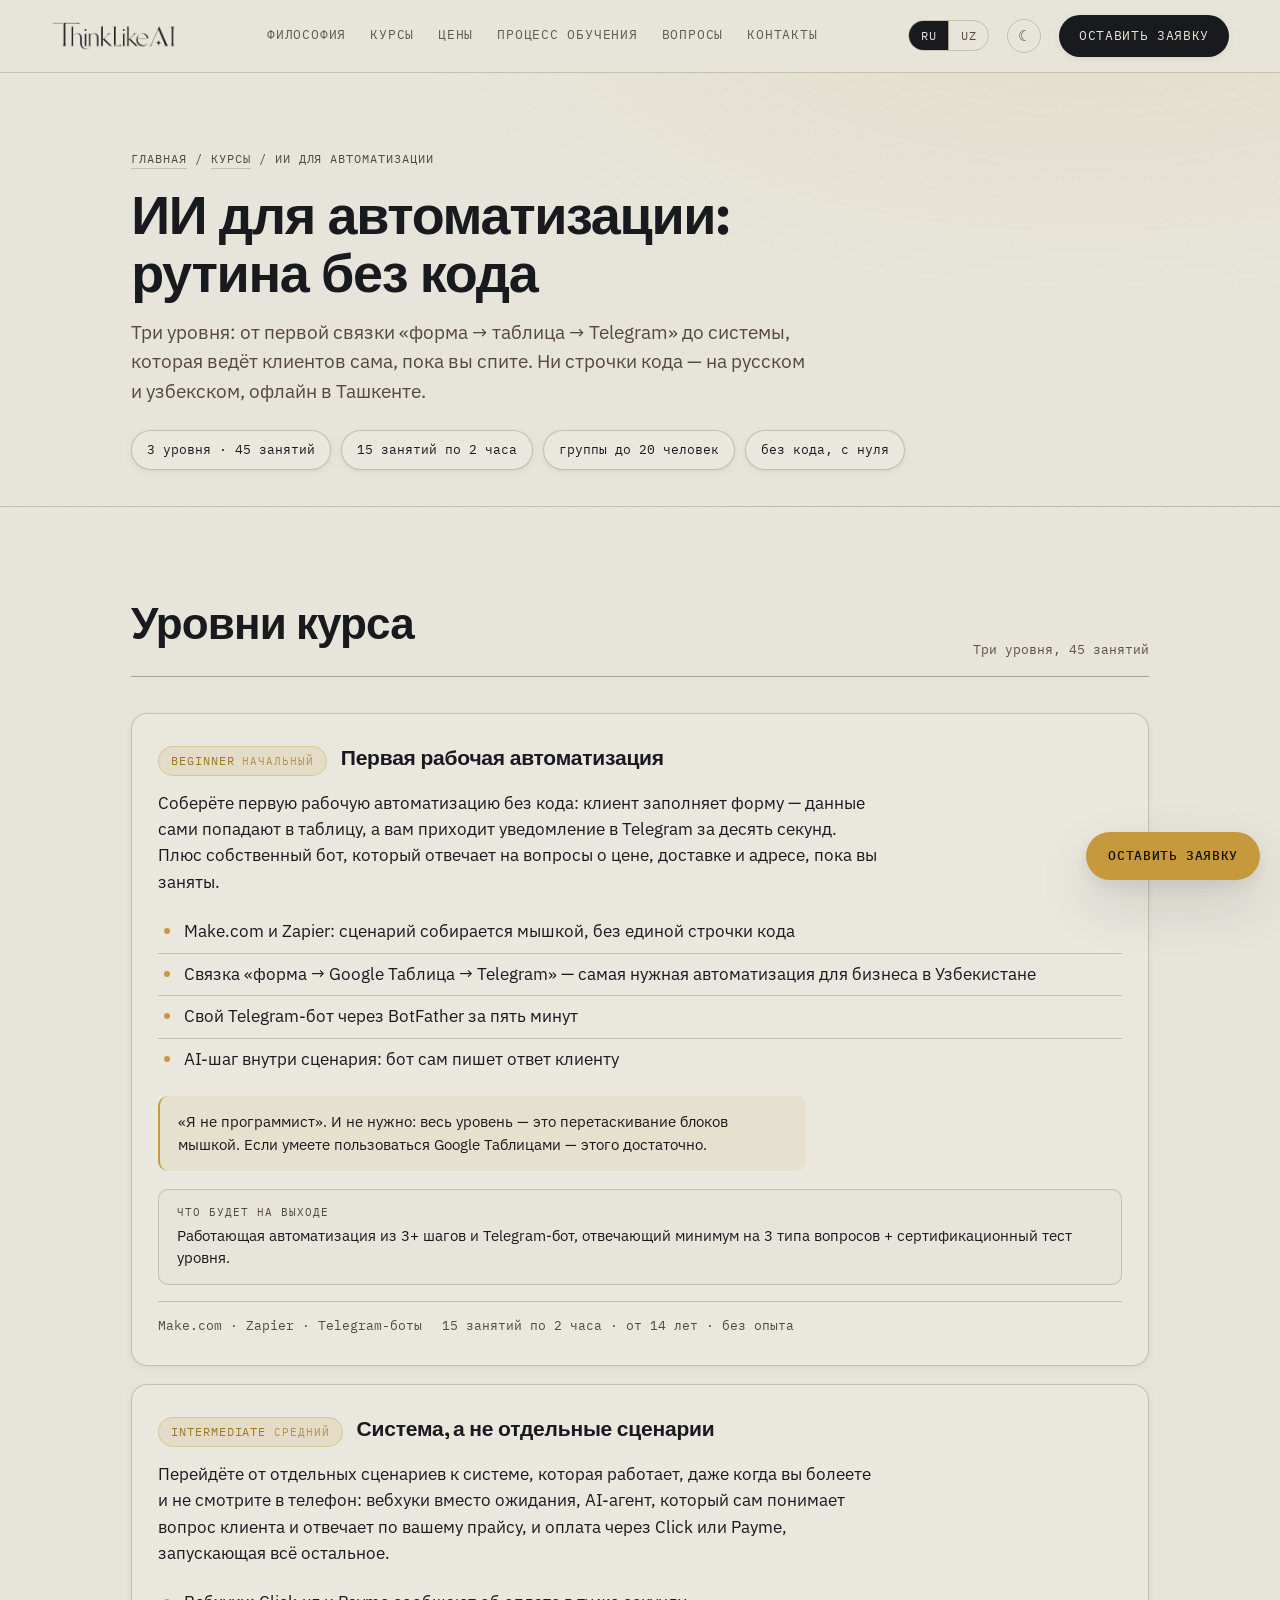
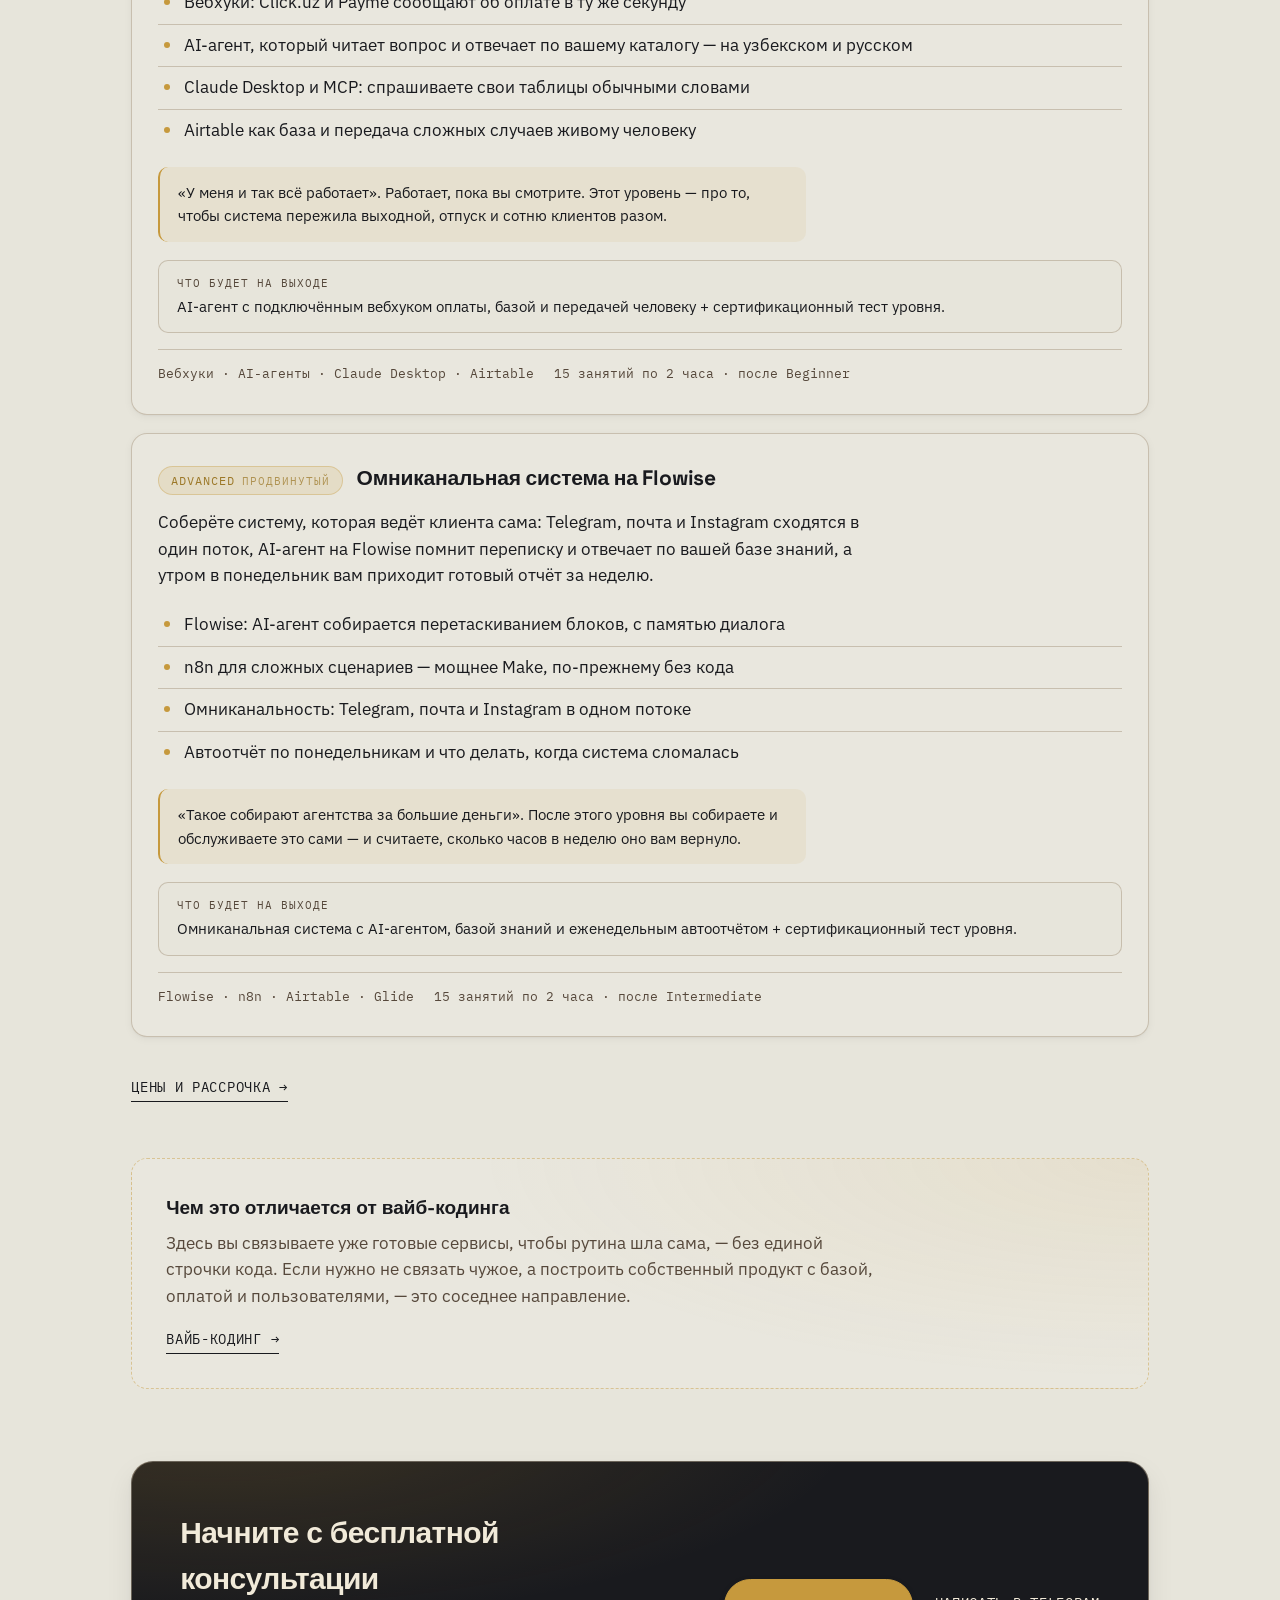
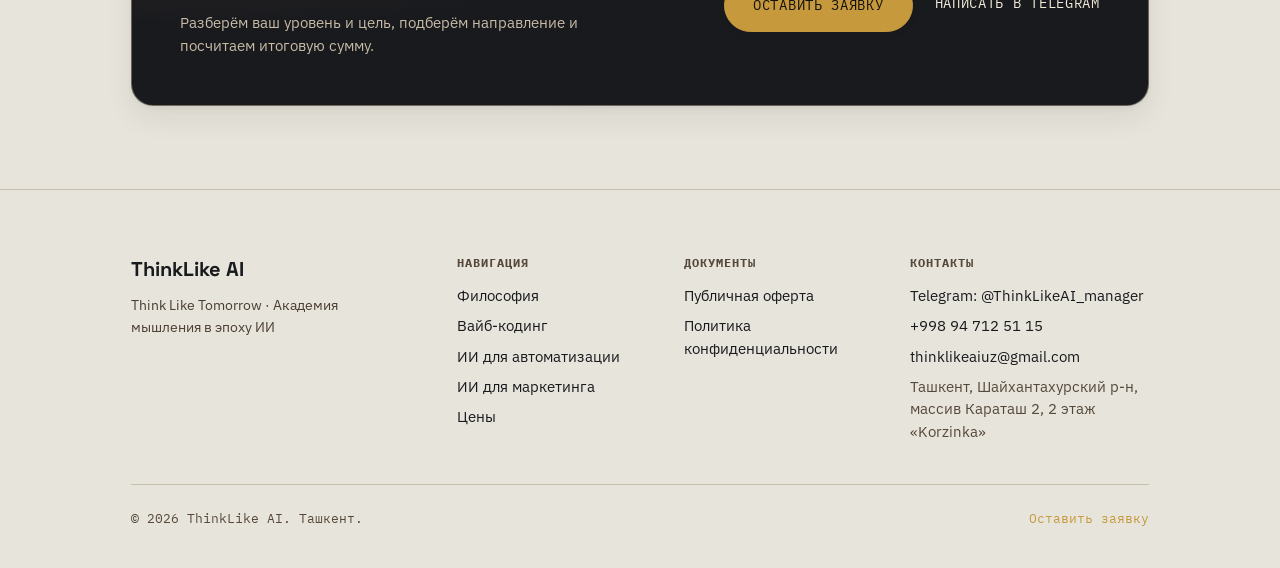
==== commit ef9ecdfb: "Add files via upload" ====
--- a/course-automation.html
+++ b/course-automation.html
@@ -139,12 +139,12 @@
   <div class="wrap">
     <div class="section-head">
       <h2 data-i18n="page.levelsTitle">Уровни курса</h2>
-      <span class="section-num" data-i18n="page.levelsNum">01 — Программа</span>
+      <span class="section-num" data-i18n="page.levelsNum">Три уровня, 45 занятий</span>
     </div>
 
     <article class="module reveal">
       <div class="module-head">
-        <span class="tag">Beginner</span>
+        <span class="tag">Beginner <em class="tag-ru" data-i18n="level.b">начальный</em></span>
         <h3 data-i18n="au.l1Name">Первая рабочая автоматизация</h3>
       </div>
       <p data-i18n="au.l1Desc">Соберёте первую рабочую автоматизацию без кода: клиент заполняет форму — данные сами попадают в таблицу, а вам приходит уведомление в Telegram за десять секунд. Плюс собственный бот, который отвечает на вопросы о цене, доставке и адресе, пока вы заняты.</p>
@@ -167,7 +167,7 @@
 
     <article class="module reveal">
       <div class="module-head">
-        <span class="tag">Intermediate</span>
+        <span class="tag">Intermediate <em class="tag-ru" data-i18n="level.i">средний</em></span>
         <h3 data-i18n="au.l2Name">Система, а не отдельные сценарии</h3>
       </div>
       <p data-i18n="au.l2Desc">Перейдёте от отдельных сценариев к системе, которая работает, даже когда вы болеете и не смотрите в телефон: вебхуки вместо ожидания, AI-агент, который сам понимает вопрос клиента и отвечает по вашему прайсу, и оплата через Click или Payme, запускающая всё остальное.</p>
@@ -190,7 +190,7 @@
 
     <article class="module reveal">
       <div class="module-head">
-        <span class="tag">Advanced</span>
+        <span class="tag">Advanced <em class="tag-ru" data-i18n="level.a">продвинутый</em></span>
         <h3 data-i18n="au.l3Name">Омниканальная система на Flowise</h3>
       </div>
       <p data-i18n="au.l3Desc">Соберёте систему, которая ведёт клиента сама: Telegram, почта и Instagram сходятся в один поток, AI-агент на Flowise помнит переписку и отвечает по вашей базе знаний, а утром в понедельник вам приходит готовый отчёт за неделю.</p>
--- a/style.css
+++ b/style.css
@@ -2959,3 +2959,156 @@
   max-width:72ch;
   margin-bottom:16px;
 }
+
+/* ============================================================
+   26 — AI-ТЕСТ КРУПНЕЕ И ПОНЯТНЕЕ + ЯСНОСТЬ ИНТЕРФЕЙСА
+   ============================================================ */
+
+/* карточка теста была маленькой и терялась в пустоте */
+.quiz-card{
+  max-width:860px;
+  padding:clamp(36px,5vw,60px) clamp(24px,4.5vw,56px);
+  text-align:left;
+}
+.quiz-card h2{
+  font-size:clamp(26px,3.4vw,40px);
+  letter-spacing:-0.02em;
+  margin-bottom:12px;
+}
+.quiz-card > div > p{
+  margin:0 0 28px;
+  max-width:56ch;
+  font-size:clamp(15px,1.5vw,17.5px);
+}
+#quizQText{
+  font-family:var(--display);
+  font-size:clamp(21px,2.6vw,30px);
+  font-weight:700;
+  letter-spacing:-0.015em;
+  line-height:1.25;
+  margin-bottom:26px;
+}
+
+/* полоса прогресса */
+.quiz-bar{
+  height:4px;
+  border-radius:var(--r-pill);
+  background:rgba(231,229,219,.16);
+  overflow:hidden;
+  margin-bottom:18px;
+}
+.quiz-bar span{
+  display:block;
+  height:100%;
+  width:0;
+  border-radius:var(--r-pill);
+  background:var(--signal);
+  transition:width .35s var(--ease-out);
+}
+.quiz-progress{
+  display:flex;
+  align-items:baseline;
+  gap:6px;
+  font-family:var(--mono);
+  font-size:12px;
+  text-transform:uppercase;
+  letter-spacing:.08em;
+  color:#C7BBA6;
+  margin-bottom:16px;
+}
+.quiz-progress b{ color:var(--signal); font-weight:500; }
+
+/* варианты ответа — крупные кликабельные строки */
+.quiz-options{
+  display:grid;
+  gap:12px;
+  margin-bottom:20px;
+}
+.quiz-option{
+  width:100%;
+  text-align:left;
+  font-size:clamp(15px,1.5vw,17px);
+  padding:18px 22px;
+  border-radius:var(--r-md);
+  cursor:pointer;
+  display:flex;
+  align-items:center;
+  gap:14px;
+}
+/* ВАЖНО: ::before у .quiz-option уже занят эффектом заливки от курсора
+   (секция 16). Поэтому кружок-маркер — отдельный элемент .quiz-dot,
+   который создаёт скрипт, иначе заливка ломается и кружок уезжает
+   к позиции курсора посреди строки. */
+.quiz-dot{
+  flex:0 0 auto;
+  width:18px;
+  height:18px;
+  border-radius:50%;
+  border:1.5px solid rgba(231,229,219,.45);
+  transition:border-color var(--t-fast) var(--ease-out), box-shadow var(--t-fast) var(--ease-out);
+}
+.quiz-option:hover .quiz-dot{
+  border-color:var(--paper);
+  box-shadow:inset 0 0 0 4px var(--paper);
+}
+.quiz-label{ flex:1 1 auto; }
+
+.quiz-back,
+.quiz-restart{
+  -webkit-appearance:none;
+  appearance:none;
+  background:none;
+  border:none;
+  cursor:pointer;
+  font-family:var(--mono);
+  font-size:12.5px;
+  letter-spacing:.05em;
+  color:#C7BBA6;
+  padding:6px 0;
+}
+.quiz-back:hover,
+.quiz-restart:hover{ color:var(--paper); }
+.quiz-restart{ margin-top:18px; text-transform:uppercase; }
+
+.quiz-result-lead{
+  font-family:var(--mono);
+  font-size:12px;
+  text-transform:uppercase;
+  letter-spacing:.09em;
+  color:#C7BBA6;
+  margin-bottom:14px !important;
+}
+#quizResultTitle{
+  font-family:var(--display);
+  font-size:clamp(22px,2.8vw,32px);
+  font-weight:700;
+  letter-spacing:-0.02em;
+  margin:14px 0 12px;
+}
+#quizResultDesc{ font-size:clamp(15px,1.5vw,17px); max-width:62ch; margin-bottom:26px; }
+.quiz-result-row{ justify-content:flex-start; }
+
+/* подсветка тарифа, который выпал по тесту */
+#pricing .level.is-suggested{
+  border-color:var(--signal);
+  box-shadow:0 0 0 3px color-mix(in srgb, var(--signal) 22%, transparent), var(--sh-2);
+}
+
+/* --- понятность: русское название уровня рядом с английским --- */
+.tag-ru{
+  font-style:normal;
+  opacity:.72;
+  font-size:.92em;
+}
+
+/* --- понятность: подпись секции вместо кода вроде «03.6» --- */
+.section-num{
+  max-width:34ch;
+  text-align:right;
+  line-height:1.35;
+  font-size:12.5px;
+}
+@media (max-width:700px){
+  .section-head{ flex-direction:column; align-items:flex-start; gap:6px; }
+  .section-num{ text-align:left; max-width:none; }
+}
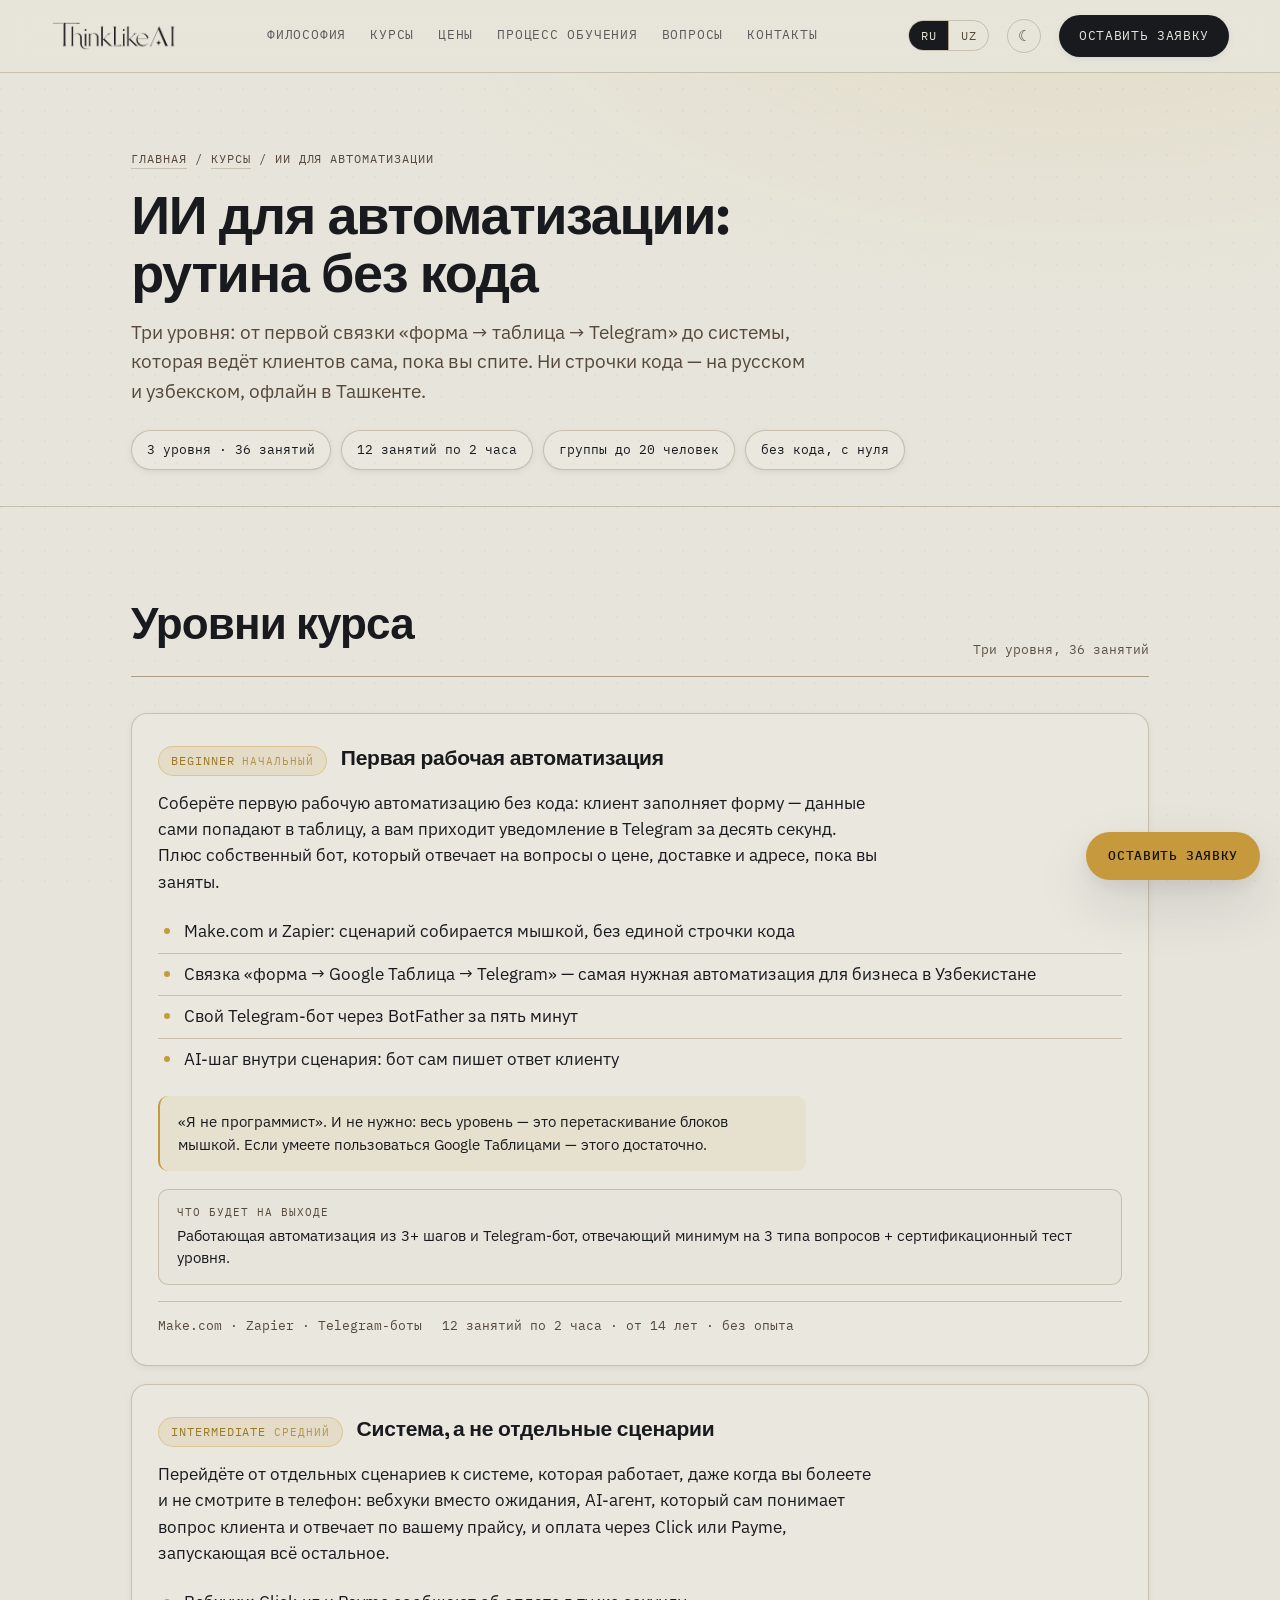
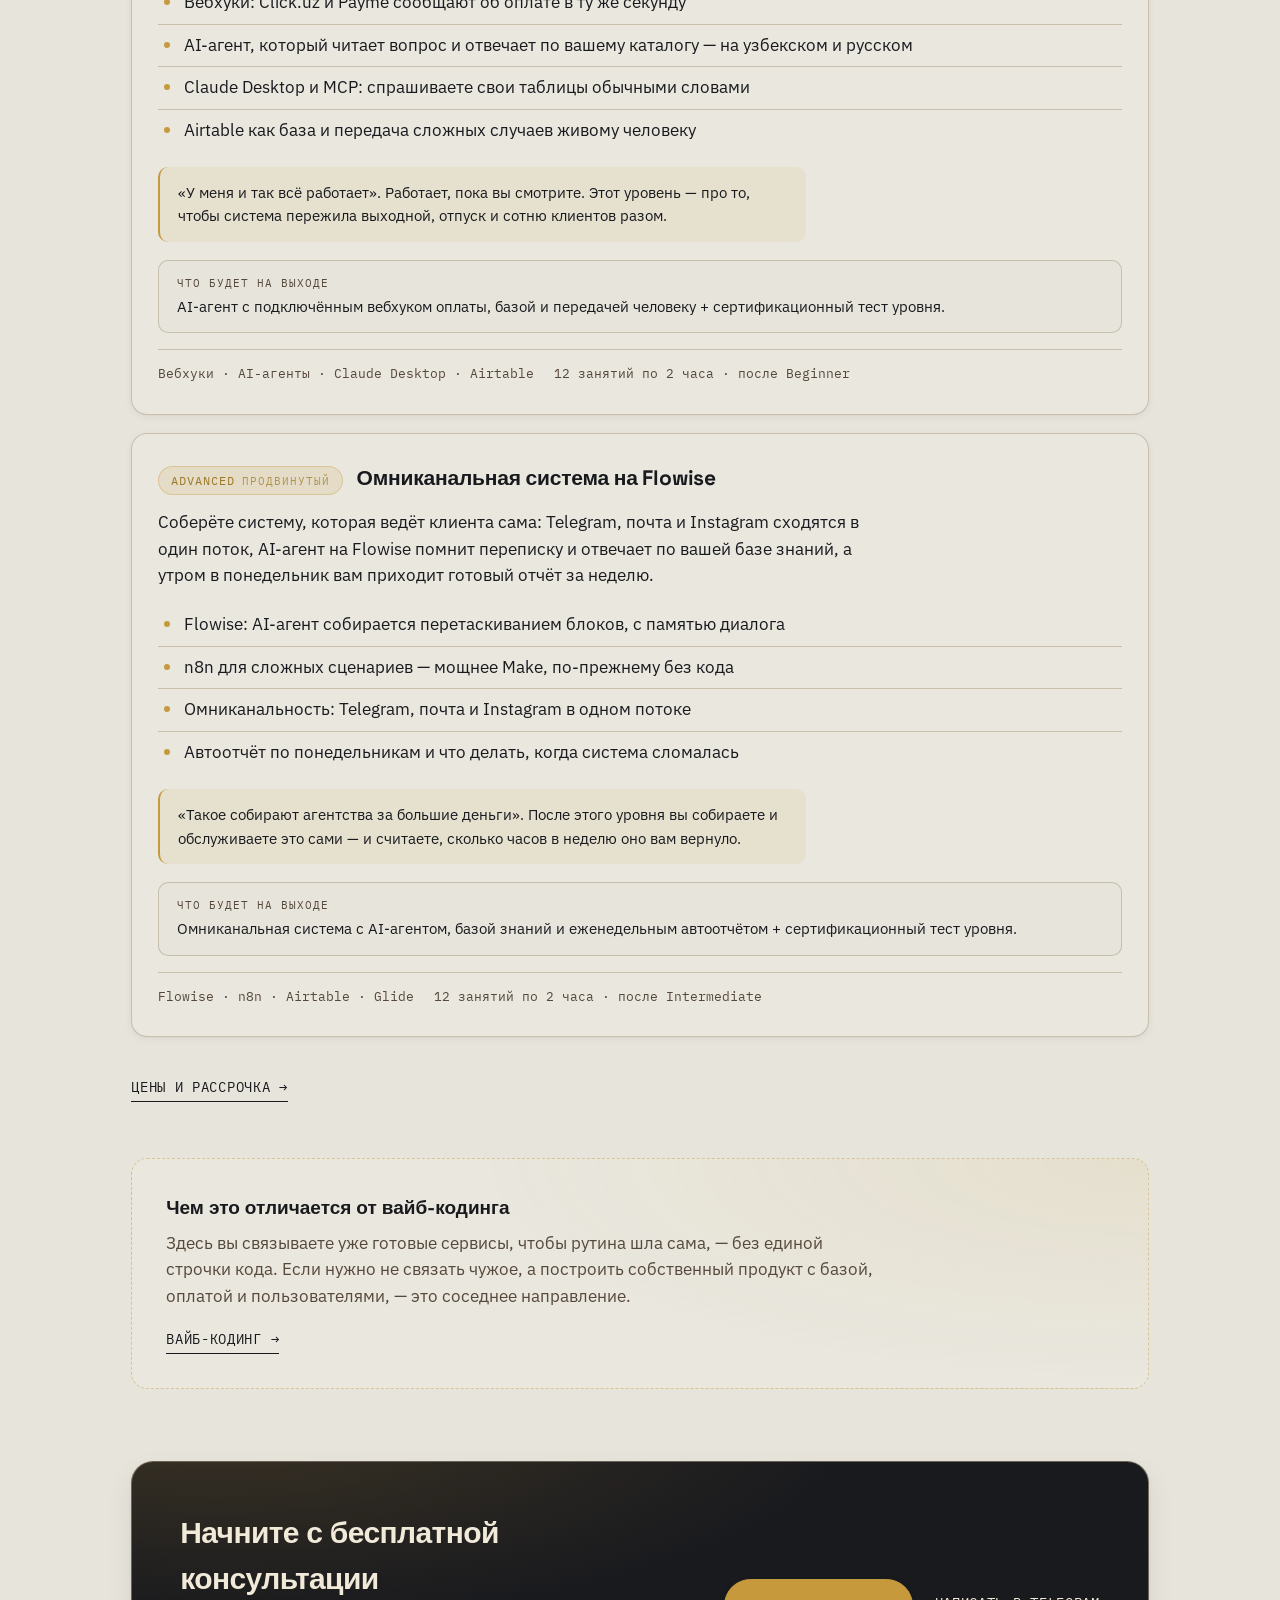
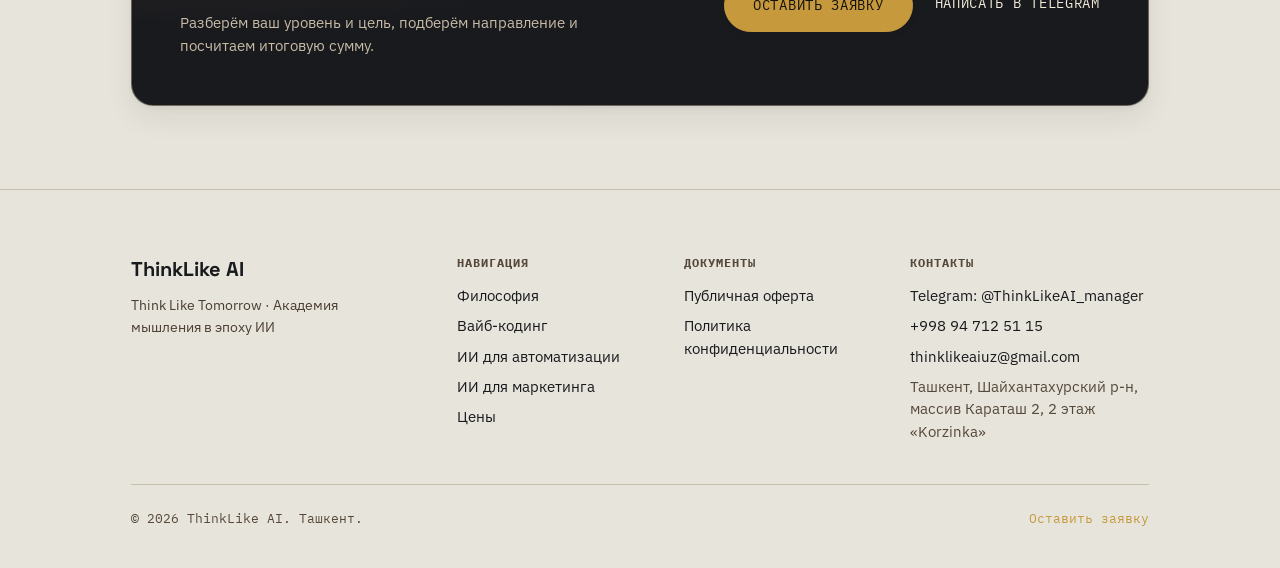
==== commit 500ba6b8: "Add files via upload" ====
--- a/course-automation.html
+++ b/course-automation.html
@@ -41,7 +41,7 @@
   "hasCourseInstance": {
     "@type": "CourseInstance",
     "courseMode": "onsite",
-    "courseWorkload": "P3M",
+    "courseWorkload": "PT24H",
     "location": {
       "@type": "Place",
       "name": "ThinkLike AI",
@@ -127,8 +127,8 @@
     <h1 data-i18n="au.title">ИИ для автоматизации: рутина без кода</h1>
     <p class="page-lead" data-i18n="au.lead">Три уровня: от первой связки «форма → таблица → Telegram» до системы, которая ведёт клиентов сама, пока вы спите. Ни строчки кода — на русском и узбекском, офлайн в Ташкенте.</p>
     <div class="page-facts">
-      <span class="page-fact" data-i18n="au.f1">3 уровня · 45 занятий</span>
-      <span class="page-fact" data-i18n="au.f2">15 занятий по 2 часа</span>
+      <span class="page-fact" data-i18n="au.f1">3 уровня · 36 занятий</span>
+      <span class="page-fact" data-i18n="au.f2">12 занятий по 2 часа</span>
       <span class="page-fact" data-i18n="au.f3">группы до 20 человек</span>
       <span class="page-fact" data-i18n="au.f4">без кода, с нуля</span>
     </div>
@@ -139,7 +139,7 @@
   <div class="wrap">
     <div class="section-head">
       <h2 data-i18n="page.levelsTitle">Уровни курса</h2>
-      <span class="section-num" data-i18n="page.levelsNum">Три уровня, 45 занятий</span>
+      <span class="section-num" data-i18n="page.levelsNum">Три уровня, 36 занятий</span>
     </div>
 
     <article class="module reveal">
@@ -161,7 +161,7 @@
       </div>
       <div class="module-foot">
         <span data-i18n="prog.n1Tools">Make.com · Zapier · Telegram-боты</span>
-        <span data-i18n="prog.n1Who">15 занятий по 2 часа · от 14 лет · без опыта</span>
+        <span data-i18n="prog.n1Who">12 занятий по 2 часа · от 14 лет · без опыта</span>
       </div>
     </article>
 
@@ -184,7 +184,7 @@
       </div>
       <div class="module-foot">
         <span data-i18n="prog.n2Tools">Вебхуки · AI-агенты · Claude Desktop · Airtable</span>
-        <span data-i18n="prog.n2Who">15 занятий по 2 часа · после Beginner</span>
+        <span data-i18n="prog.n2Who">12 занятий по 2 часа · после Beginner</span>
       </div>
     </article>
 
@@ -207,7 +207,7 @@
       </div>
       <div class="module-foot">
         <span data-i18n="prog.n3Tools">Flowise · n8n · Airtable · Glide</span>
-        <span data-i18n="prog.n3Who">15 занятий по 2 часа · после Intermediate</span>
+        <span data-i18n="prog.n3Who">12 занятий по 2 часа · после Intermediate</span>
       </div>
     </article>
 
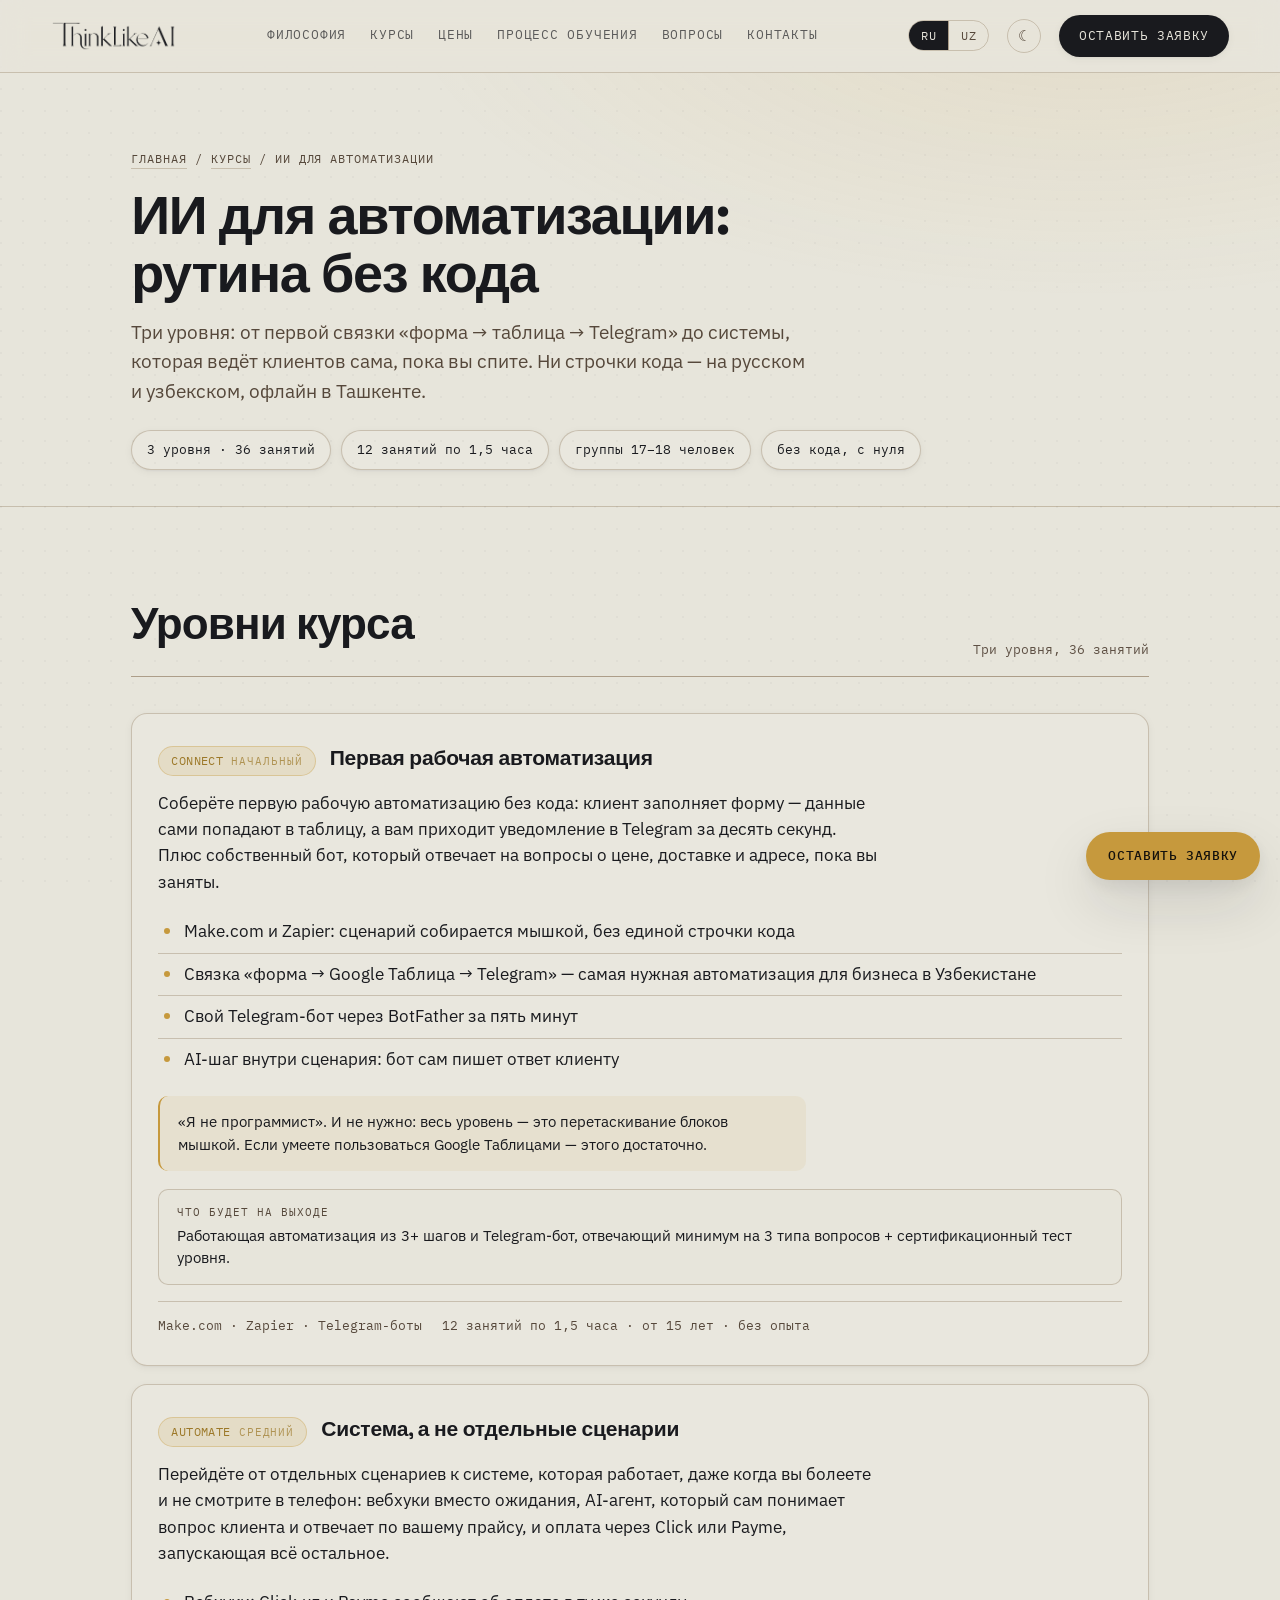
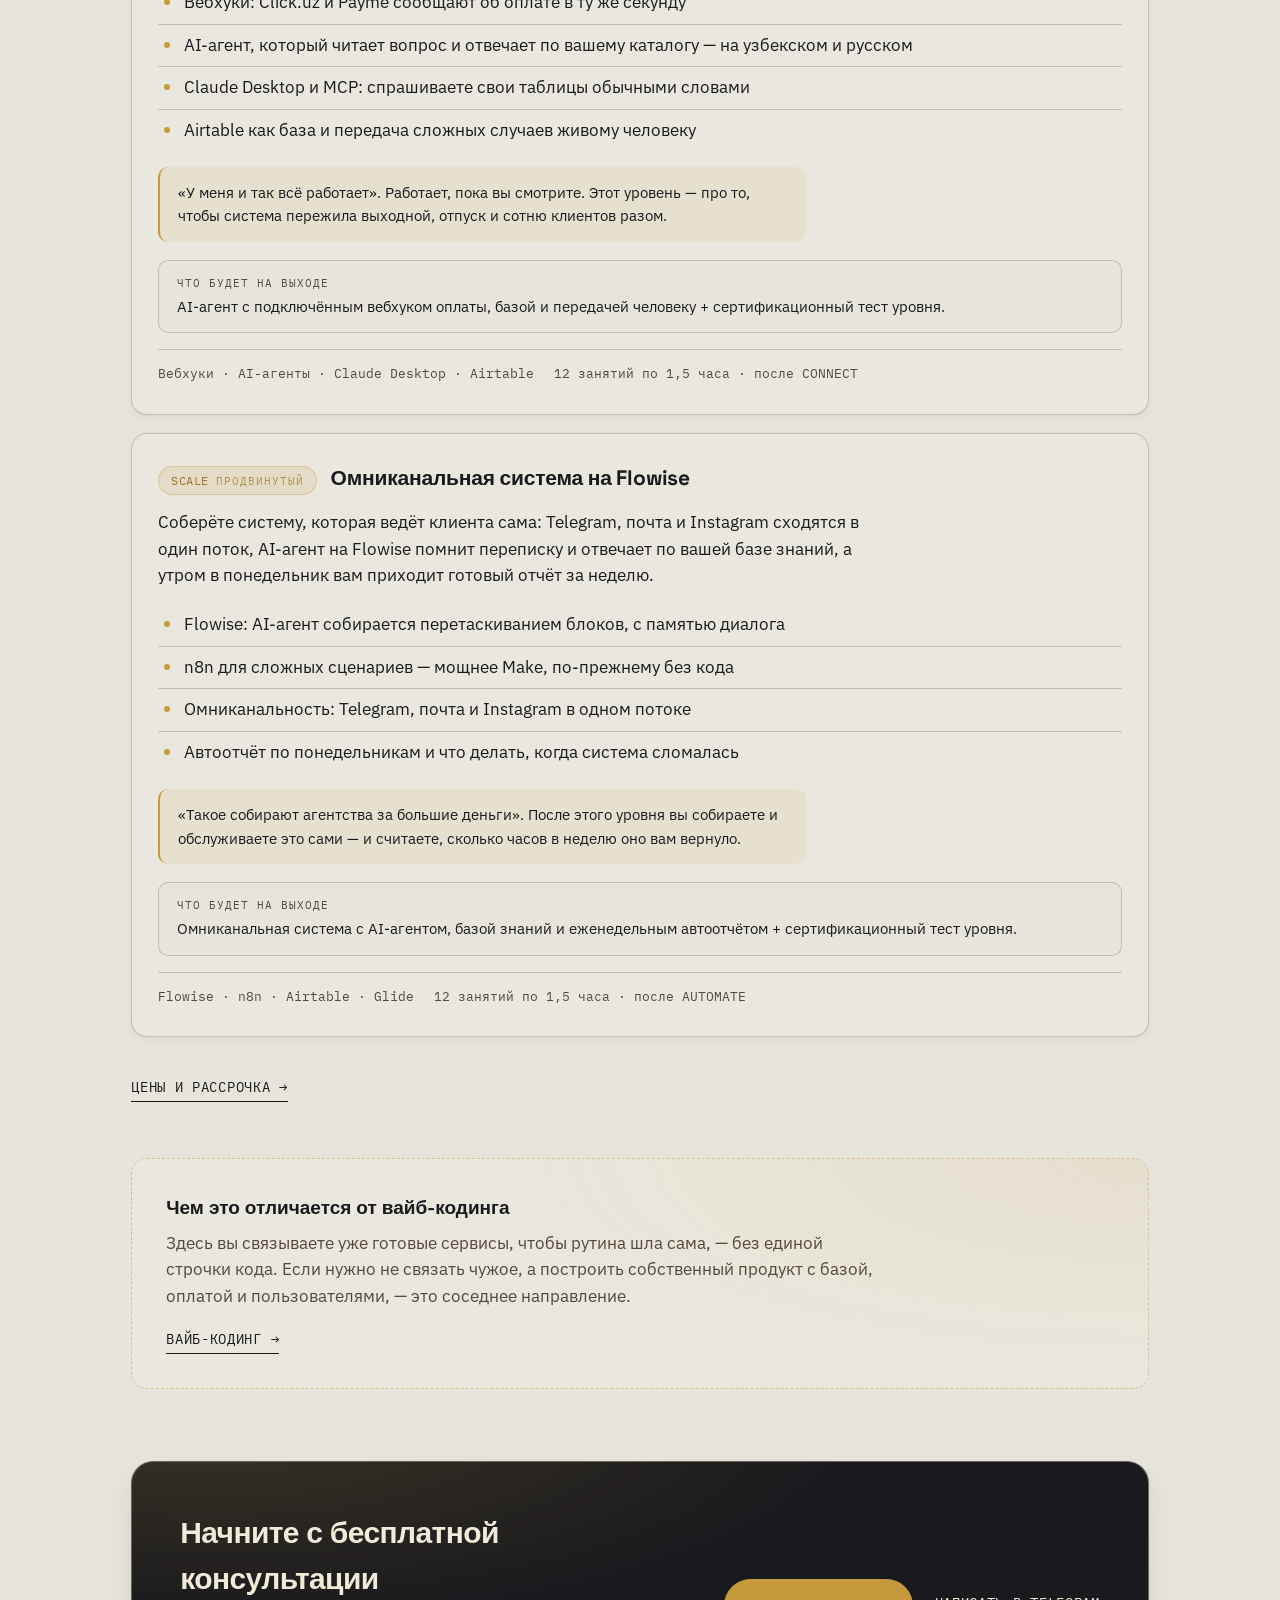
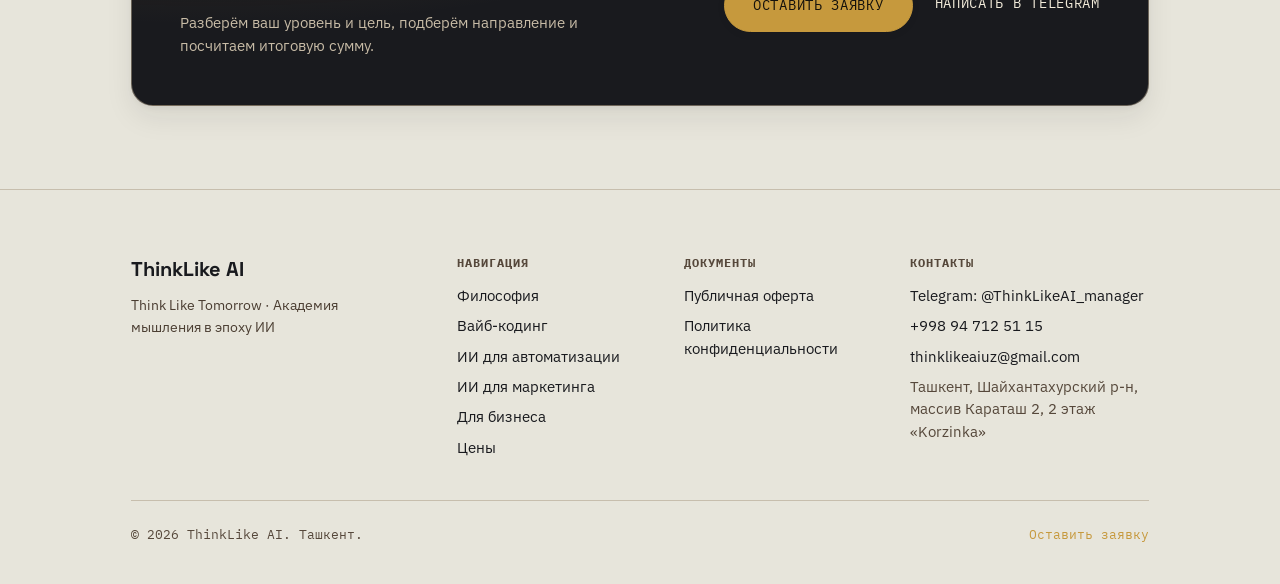
==== commit a7b9f0be: "done" ====
--- a/course-automation.html
+++ b/course-automation.html
@@ -15,13 +15,13 @@
 })();
 </script>
 <title>ИИ для автоматизации — курс без кода в Ташкенте | ThinkLike AI</title>
-<meta name="description" content="Курс автоматизации с ИИ в Ташкенте без кода: Make.com, Zapier, n8n, Flowise, Telegram-боты, Click.uz и Payme. Три уровня от первой связки до омниканальной системы. Офлайн, группы до 20 человек, на русском и узбекском.">
-<link rel="canonical" href="https://thinklikeai.net/course-automation.html">
+<meta name="description" content="Курс автоматизации с ИИ в Ташкенте без кода: Make.com, Zapier, n8n, Flowise, Telegram-боты, Click.uz и Payme. Три уровня от первой связки до омниканальной системы. Офлайн, группы 17–18 человек, на русском и узбекском.">
+<link rel="canonical" href="https://thinklikeai.net/course-automation">
 
 <meta property="og:title" content="ИИ для автоматизации — курс без кода в Ташкенте | ThinkLike AI">
 <meta property="og:description" content="От первой связки «форма → таблица → Telegram» до системы, которая ведёт клиентов сама.">
 <meta property="og:type" content="article">
-<meta property="og:url" content="https://thinklikeai.net/course-automation.html">
+<meta property="og:url" content="https://thinklikeai.net/course-automation">
 
 <script type="application/ld+json">
 {
@@ -29,9 +29,9 @@
   "@type": "Course",
   "name": "ИИ для автоматизации",
   "description": "Три уровня без кода: от первой автоматизации в Make.com до омниканальной системы на Flowise и n8n. Telegram-боты, вебхуки, Airtable, Click.uz и Payme.",
-  "url": "https://thinklikeai.net/course-automation.html",
+  "url": "https://thinklikeai.net/course-automation",
   "inLanguage": ["ru", "uz"],
-  "educationalLevel": "Beginner, Intermediate, Advanced",
+  "educationalLevel": "CONNECT (Beginner), AUTOMATE (Intermediate), SCALE (Advanced)",
   "teaches": "Автоматизация бизнес-процессов с помощью ИИ без программирования",
   "provider": {
     "@type": "EducationalOrganization",
@@ -41,7 +41,7 @@
   "hasCourseInstance": {
     "@type": "CourseInstance",
     "courseMode": "onsite",
-    "courseWorkload": "PT24H",
+    "courseWorkload": "PT18H",
     "location": {
       "@type": "Place",
       "name": "ThinkLike AI",
@@ -80,14 +80,14 @@
 
 <nav class="nav">
   <div class="wrap">
-    <a href="index.html" class="nav-mark" id="logoLink" aria-label="ThinkLike AI — на главную"><img src="logo-wordmark.png" alt="ThinkLike AI" class="nav-logo"></a>
+    <a href="./" class="nav-mark" id="logoLink" aria-label="ThinkLike AI — на главную"><img src="logo-wordmark.png" alt="ThinkLike AI" class="nav-logo"></a>
     <div class="nav-links" id="navLinks">
-      <a href="index.html#philosophy" data-i18n="nav.philosophy">Философия</a>
-      <a href="index.html#programs" data-i18n="nav.programs">Курсы</a>
-      <a href="index.html#pricing" data-i18n="nav.pricing">Цены</a>
-      <a href="index.html#process" data-i18n="nav.process">Процесс обучения</a>
-      <a href="index.html#faq" data-i18n="nav.faq">Вопросы</a>
-      <a href="index.html#apply" data-i18n="nav.contact">Контакты</a>
+      <a href="./#philosophy" data-i18n="nav.philosophy">Философия</a>
+      <a href="./#programs" data-i18n="nav.programs">Курсы</a>
+      <a href="./#pricing" data-i18n="nav.pricing">Цены</a>
+      <a href="./#process" data-i18n="nav.process">Процесс обучения</a>
+      <a href="./#faq" data-i18n="nav.faq">Вопросы</a>
+      <a href="./#apply" data-i18n="nav.contact">Контакты</a>
       <div class="nav-contact-mobile">
         <a href="https://t.me/ThinkLikeAI_manager" target="_blank" rel="noopener">
           <span data-i18n="contact.telegramLabel">Telegram</span> — @ThinkLikeAI_manager
@@ -105,7 +105,7 @@
       <button id="themeToggle" class="theme-toggle" type="button" aria-pressed="false">
         <span class="theme-toggle-icon" aria-hidden="true">☾</span>
       </button>
-      <a class="nav-cta" href="index.html#apply" data-i18n="nav.cta">Оставить заявку</a>
+      <a class="nav-cta" href="./#apply" data-i18n="nav.cta">Оставить заявку</a>
       <button class="nav-toggle" id="navToggle" aria-label="Menu" aria-expanded="false">
         <span></span><span></span><span></span>
       </button>
@@ -113,14 +113,14 @@
   </div>
 </nav>
 
-<a href="index.html#apply" class="float-cta" data-i18n="nav.cta">Оставить заявку</a>
+<a href="./#apply" class="float-cta" data-i18n="nav.cta">Оставить заявку</a>
 
 <header class="page-hero">
   <div class="wrap">
     <nav class="crumbs" aria-label="breadcrumb">
-      <a href="index.html" data-i18n="page.home">Главная</a>
+      <a href="./" data-i18n="page.home">Главная</a>
       <span aria-hidden="true">/</span>
-      <a href="index.html#programs" data-i18n="page.courses">Курсы</a>
+      <a href="./#programs" data-i18n="page.courses">Курсы</a>
       <span aria-hidden="true">/</span>
       <span data-i18n="prog.dir3Name">ИИ для автоматизации</span>
     </nav>
@@ -128,8 +128,8 @@
     <p class="page-lead" data-i18n="au.lead">Три уровня: от первой связки «форма → таблица → Telegram» до системы, которая ведёт клиентов сама, пока вы спите. Ни строчки кода — на русском и узбекском, офлайн в Ташкенте.</p>
     <div class="page-facts">
       <span class="page-fact" data-i18n="au.f1">3 уровня · 36 занятий</span>
-      <span class="page-fact" data-i18n="au.f2">12 занятий по 2 часа</span>
-      <span class="page-fact" data-i18n="au.f3">группы до 20 человек</span>
+      <span class="page-fact" data-i18n="au.f2">12 занятий по 1,5 часа</span>
+      <span class="page-fact" data-i18n="au.f3">группы 17–18 человек</span>
       <span class="page-fact" data-i18n="au.f4">без кода, с нуля</span>
     </div>
   </div>
@@ -144,7 +144,7 @@
 
     <article class="module reveal">
       <div class="module-head">
-        <span class="tag">Beginner <em class="tag-ru" data-i18n="level.b">начальный</em></span>
+        <span class="tag"><b class="tag-en" data-i18n="lvl.n1">CONNECT</b> <em class="tag-ru" data-i18n="level.b">начальный</em></span>
         <h3 data-i18n="au.l1Name">Первая рабочая автоматизация</h3>
       </div>
       <p data-i18n="au.l1Desc">Соберёте первую рабочую автоматизацию без кода: клиент заполняет форму — данные сами попадают в таблицу, а вам приходит уведомление в Telegram за десять секунд. Плюс собственный бот, который отвечает на вопросы о цене, доставке и адресе, пока вы заняты.</p>
@@ -161,13 +161,13 @@
       </div>
       <div class="module-foot">
         <span data-i18n="prog.n1Tools">Make.com · Zapier · Telegram-боты</span>
-        <span data-i18n="prog.n1Who">12 занятий по 2 часа · от 14 лет · без опыта</span>
+        <span data-i18n="prog.n1Who">12 занятий по 1,5 часа · от 15 лет · без опыта</span>
       </div>
     </article>
 
     <article class="module reveal">
       <div class="module-head">
-        <span class="tag">Intermediate <em class="tag-ru" data-i18n="level.i">средний</em></span>
+        <span class="tag"><b class="tag-en" data-i18n="lvl.n2">AUTOMATE</b> <em class="tag-ru" data-i18n="level.i">средний</em></span>
         <h3 data-i18n="au.l2Name">Система, а не отдельные сценарии</h3>
       </div>
       <p data-i18n="au.l2Desc">Перейдёте от отдельных сценариев к системе, которая работает, даже когда вы болеете и не смотрите в телефон: вебхуки вместо ожидания, AI-агент, который сам понимает вопрос клиента и отвечает по вашему прайсу, и оплата через Click или Payme, запускающая всё остальное.</p>
@@ -184,13 +184,13 @@
       </div>
       <div class="module-foot">
         <span data-i18n="prog.n2Tools">Вебхуки · AI-агенты · Claude Desktop · Airtable</span>
-        <span data-i18n="prog.n2Who">12 занятий по 2 часа · после Beginner</span>
+        <span data-i18n="prog.n2Who">12 занятий по 1,5 часа · после CONNECT</span>
       </div>
     </article>
 
     <article class="module reveal">
       <div class="module-head">
-        <span class="tag">Advanced <em class="tag-ru" data-i18n="level.a">продвинутый</em></span>
+        <span class="tag"><b class="tag-en" data-i18n="lvl.n3">SCALE</b> <em class="tag-ru" data-i18n="level.a">продвинутый</em></span>
         <h3 data-i18n="au.l3Name">Омниканальная система на Flowise</h3>
       </div>
       <p data-i18n="au.l3Desc">Соберёте систему, которая ведёт клиента сама: Telegram, почта и Instagram сходятся в один поток, AI-агент на Flowise помнит переписку и отвечает по вашей базе знаний, а утром в понедельник вам приходит готовый отчёт за неделю.</p>
@@ -207,16 +207,16 @@
       </div>
       <div class="module-foot">
         <span data-i18n="prog.n3Tools">Flowise · n8n · Airtable · Glide</span>
-        <span data-i18n="prog.n3Who">12 занятий по 2 часа · после Intermediate</span>
+        <span data-i18n="prog.n3Who">12 занятий по 1,5 часа · после AUTOMATE</span>
       </div>
     </article>
 
-    <a class="btn-ghost direction-more" href="index.html#pricing" data-i18n="page.pricesLink">Цены и рассрочка →</a>
+    <a class="btn-ghost direction-more" href="./#pricing" data-i18n="page.pricesLink">Цены и рассрочка →</a>
 
     <aside class="vs-card">
       <h3 data-i18n="au.vsTitle">Чем это отличается от вайб-кодинга</h3>
       <p data-i18n="au.vsText">Здесь вы связываете уже готовые сервисы, чтобы рутина шла сама, — без единой строчки кода. Если нужно не связать чужое, а построить собственный продукт с базой, оплатой и пользователями, — это соседнее направление.</p>
-      <a class="btn-ghost" href="course-vibe-coding.html" data-i18n="au.vsLink">Вайб-кодинг →</a>
+      <a class="btn-ghost" href="course-vibe-coding" data-i18n="au.vsLink">Вайб-кодинг →</a>
     </aside>
 
     <div class="page-cta">
@@ -225,7 +225,7 @@
         <p data-i18n="page.ctaText">Разберём ваш уровень и цель, подберём направление и посчитаем итоговую сумму.</p>
       </div>
       <div class="hero-row">
-        <a class="btn-primary" href="index.html#apply" data-i18n="page.ctaBtn">Оставить заявку</a>
+        <a class="btn-primary" href="./#apply" data-i18n="page.ctaBtn">Оставить заявку</a>
         <a class="btn-ghost" href="https://t.me/ThinkLikeAI_manager" target="_blank" rel="noopener" data-i18n="page.ctaTg">Написать в Telegram</a>
       </div>
     </div>
@@ -241,16 +241,17 @@
       </div>
       <div class="foot-col">
         <h5 data-i18n="foot.navTitle">Навигация</h5>
-        <a href="index.html#philosophy" data-i18n="nav.philosophy">Философия</a>
-        <a href="course-vibe-coding.html" data-i18n="prog.dir1Name">Вайб-кодинг</a>
-        <a href="course-automation.html" data-i18n="prog.dir3Name">ИИ для автоматизации</a>
-        <a href="course-marketing.html" data-i18n="prog.dir2Name">ИИ для маркетинга</a>
-        <a href="index.html#pricing" data-i18n="nav.pricing">Цены</a>
+        <a href="./#philosophy" data-i18n="nav.philosophy">Философия</a>
+        <a href="course-vibe-coding" data-i18n="prog.dir1Name">Вайб-кодинг</a>
+        <a href="course-automation" data-i18n="prog.dir3Name">ИИ для автоматизации</a>
+        <a href="course-marketing" data-i18n="prog.dir2Name">ИИ для маркетинга</a>
+        <a href="ai-consulting" data-i18n="nav.consulting">Для бизнеса</a>
+        <a href="./#pricing" data-i18n="nav.pricing">Цены</a>
       </div>
       <div class="foot-col">
         <h5 data-i18n="foot.legalTitle">Документы</h5>
-        <a href="offer.html" data-i18n="foot.offer">Публичная оферта</a>
-        <a href="privacy.html" data-i18n="foot.privacy">Политика конфиденциальности</a>
+        <a href="offer" data-i18n="foot.offer">Публичная оферта</a>
+        <a href="privacy" data-i18n="foot.privacy">Политика конфиденциальности</a>
       </div>
       <div class="foot-col">
         <h5 data-i18n="foot.contactTitle">Контакты</h5>
@@ -262,7 +263,7 @@
     </div>
     <div class="foot-row">
       <span>© <span id="year"></span> ThinkLike AI. <span data-i18n="foot.city">Ташкент.</span></span>
-      <a class="foot-apply" href="index.html#apply" data-i18n="foot.contact">Оставить заявку</a>
+      <a class="foot-apply" href="./#apply" data-i18n="foot.contact">Оставить заявку</a>
     </div>
   </div>
 </footer>
--- a/style.css
+++ b/style.css
@@ -3112,3 +3112,133 @@
   .section-head{ flex-direction:column; align-items:flex-start; gap:6px; }
   .section-num{ text-align:left; max-width:none; }
 }
+
+/* ============================================================
+   27 — ЧТО ОСТАЁТСЯ ПОСЛЕ УРОВНЯ (проекты · резюме · сертификат)
+   ============================================================ */
+
+.outcome{
+  margin-top:clamp(48px,6vw,84px);
+  padding:clamp(28px,4vw,48px);
+  border:1px solid var(--line);
+  border-radius:var(--r-lg, 18px);
+  background:color-mix(in srgb, var(--paper-dim) 34%, transparent);
+}
+.outcome-head{ max-width:56ch; margin-bottom:clamp(22px,3vw,34px); }
+.outcome-head h3{
+  font-family:var(--display);
+  font-size:clamp(21px,2.5vw,29px);
+  letter-spacing:-0.015em;
+  margin:0 0 10px;
+}
+.outcome-head p{ margin:0; color:var(--ink-soft); line-height:1.6; }
+
+.outcome-grid{
+  display:grid;
+  grid-template-columns:repeat(3,1fr);
+  gap:clamp(16px,2.2vw,26px);
+}
+.outcome-card{
+  position:relative;
+  padding:clamp(20px,2.4vw,28px);
+  border:1px solid var(--line);
+  border-radius:var(--r-md, 14px);
+  background:var(--paper);
+  display:flex;
+  flex-direction:column;
+  gap:8px;
+}
+/* золотая полоса сверху — тот же приём, что у тарифов */
+.outcome-card::after{
+  content:"";
+  position:absolute; inset:0 0 auto 0;
+  height:3px;
+  border-radius:var(--r-md, 14px) var(--r-md, 14px) 0 0;
+  background:linear-gradient(90deg, var(--signal), transparent 78%);
+}
+.outcome-card .oc-n{
+  font-family:var(--mono);
+  font-size:12px;
+  letter-spacing:.08em;
+  color:var(--signal-2);
+}
+.outcome-card h4{
+  font-family:var(--display);
+  font-size:clamp(16px,1.5vw,19px);
+  margin:0;
+  letter-spacing:-0.01em;
+}
+.outcome-card p{
+  margin:0;
+  font-size:14.5px;
+  line-height:1.6;
+  color:var(--ink-soft);
+}
+
+@media (max-width:900px){
+  .outcome-grid{ grid-template-columns:1fr; }
+}
+
+/* --- название уровня своё у каждого направления (CODE / CONNECT / ATTRACT …) --- */
+.tag-en{
+  font-weight:inherit;
+  font-style:normal;
+  letter-spacing:.04em;
+}
+
+/* ============================================================
+   28 — ПОЛОСА «ДЛЯ БИЗНЕСА» И СТРАНИЦА ВНЕДРЕНИЯ ИИ
+   ============================================================ */
+
+.business-band{
+  margin-top:clamp(40px,5vw,72px);
+  padding:clamp(26px,3.4vw,44px);
+  border:1px solid var(--line);
+  border-radius:var(--r-lg, 18px);
+  background:
+    linear-gradient(120deg, color-mix(in srgb, var(--signal) 12%, transparent), transparent 62%),
+    var(--paper);
+  display:flex;
+  align-items:center;
+  justify-content:space-between;
+  gap:clamp(20px,3vw,40px);
+  flex-wrap:wrap;
+}
+.business-band .bb-body{ flex:1 1 420px; }
+.bb-kicker{
+  display:inline-block;
+  font-family:var(--mono);
+  font-size:11.5px;
+  letter-spacing:.14em;
+  text-transform:uppercase;
+  color:var(--signal-2);
+  margin-bottom:10px;
+}
+.business-band h3{
+  font-family:var(--display);
+  font-size:clamp(20px,2.4vw,28px);
+  letter-spacing:-0.015em;
+  margin:0 0 10px;
+}
+.business-band p{
+  margin:0;
+  max-width:62ch;
+  color:var(--ink-soft);
+  line-height:1.6;
+}
+.business-band .btn-primary{ flex:0 0 auto; }
+
+/* на странице внедрения полоса фактов и шаги переиспользуют стили курсов,
+   отдельного оформления не нужно — кроме отступа у заметки о цене */
+#what + .vs-card{ margin-top:clamp(28px,3.5vw,44px); }
+
+@media (max-width:760px){
+  .business-band{ flex-direction:column; align-items:flex-start; }
+}
+
+/* приписка про мини-группу, тройку и индивидуальные занятия — тише основной заметки */
+.price-note--formats{
+  margin-top:-6px;
+  font-size:14px;
+  opacity:.85;
+}
